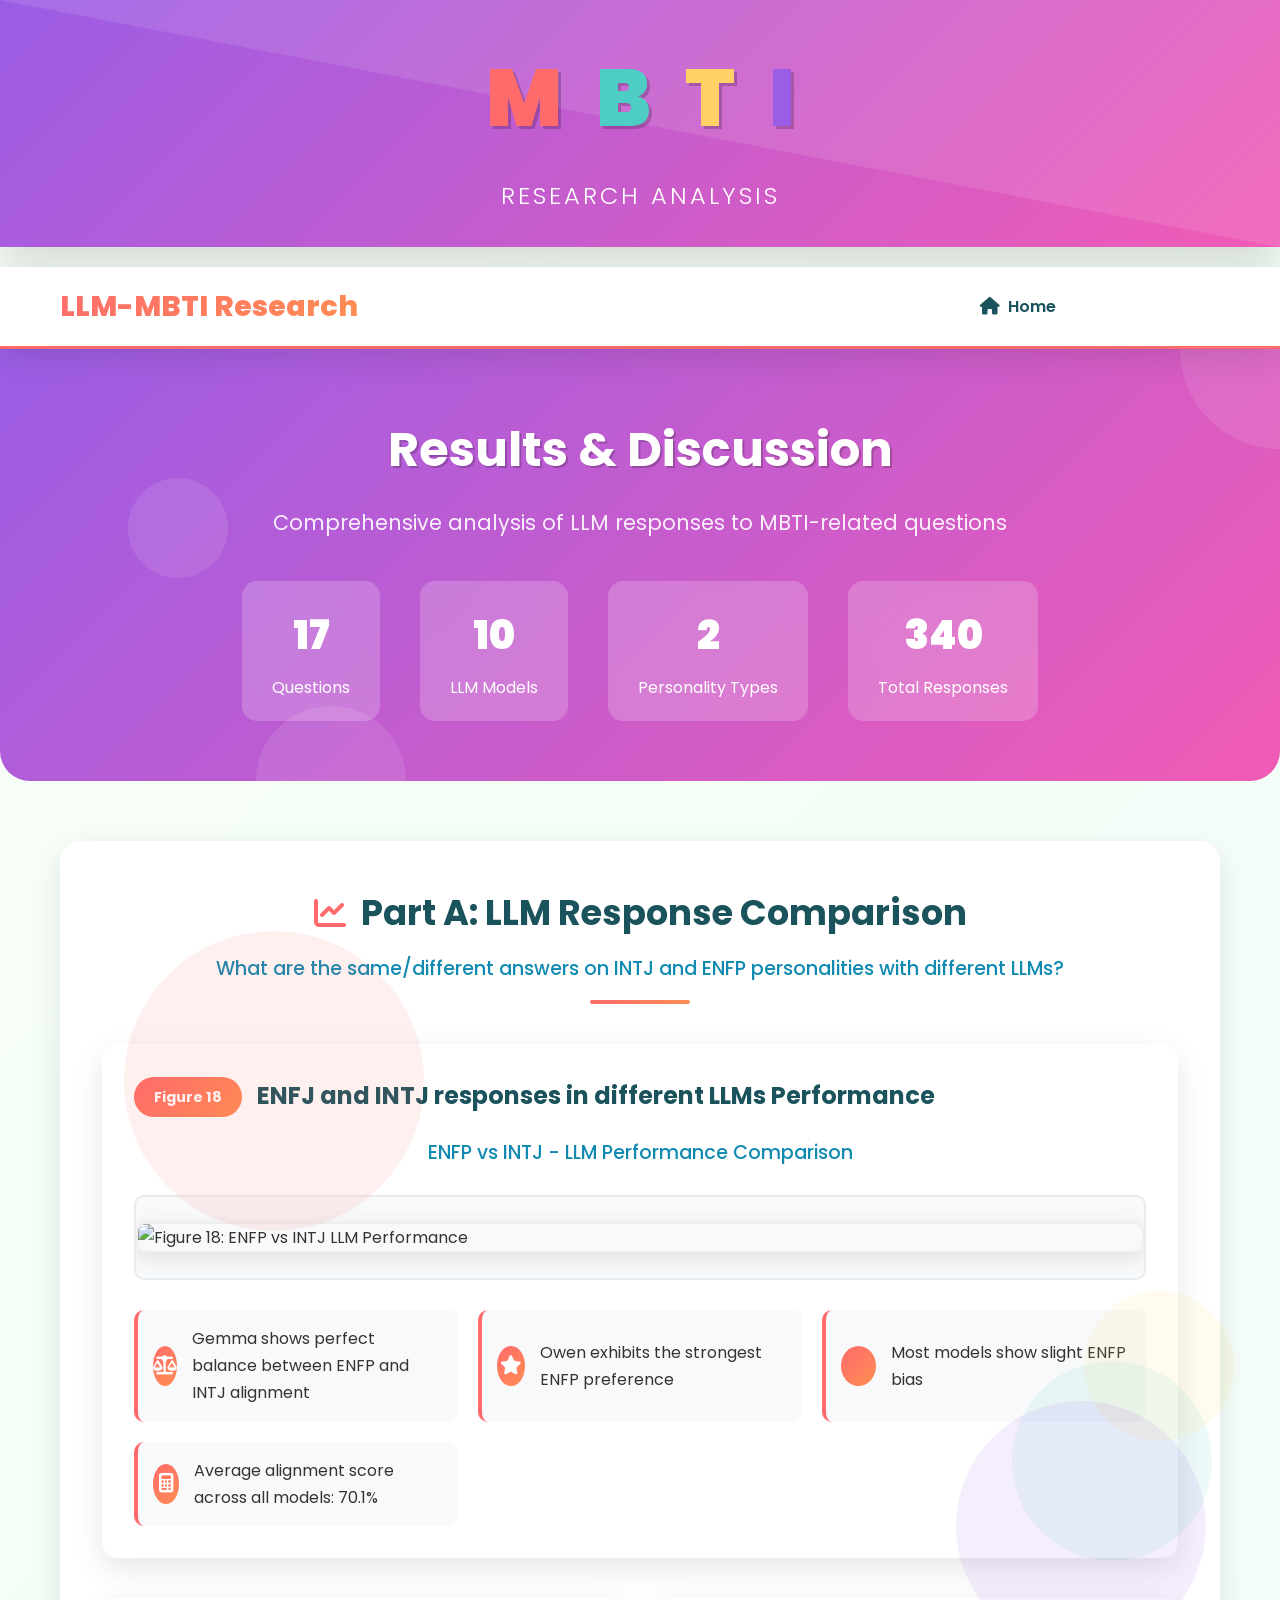
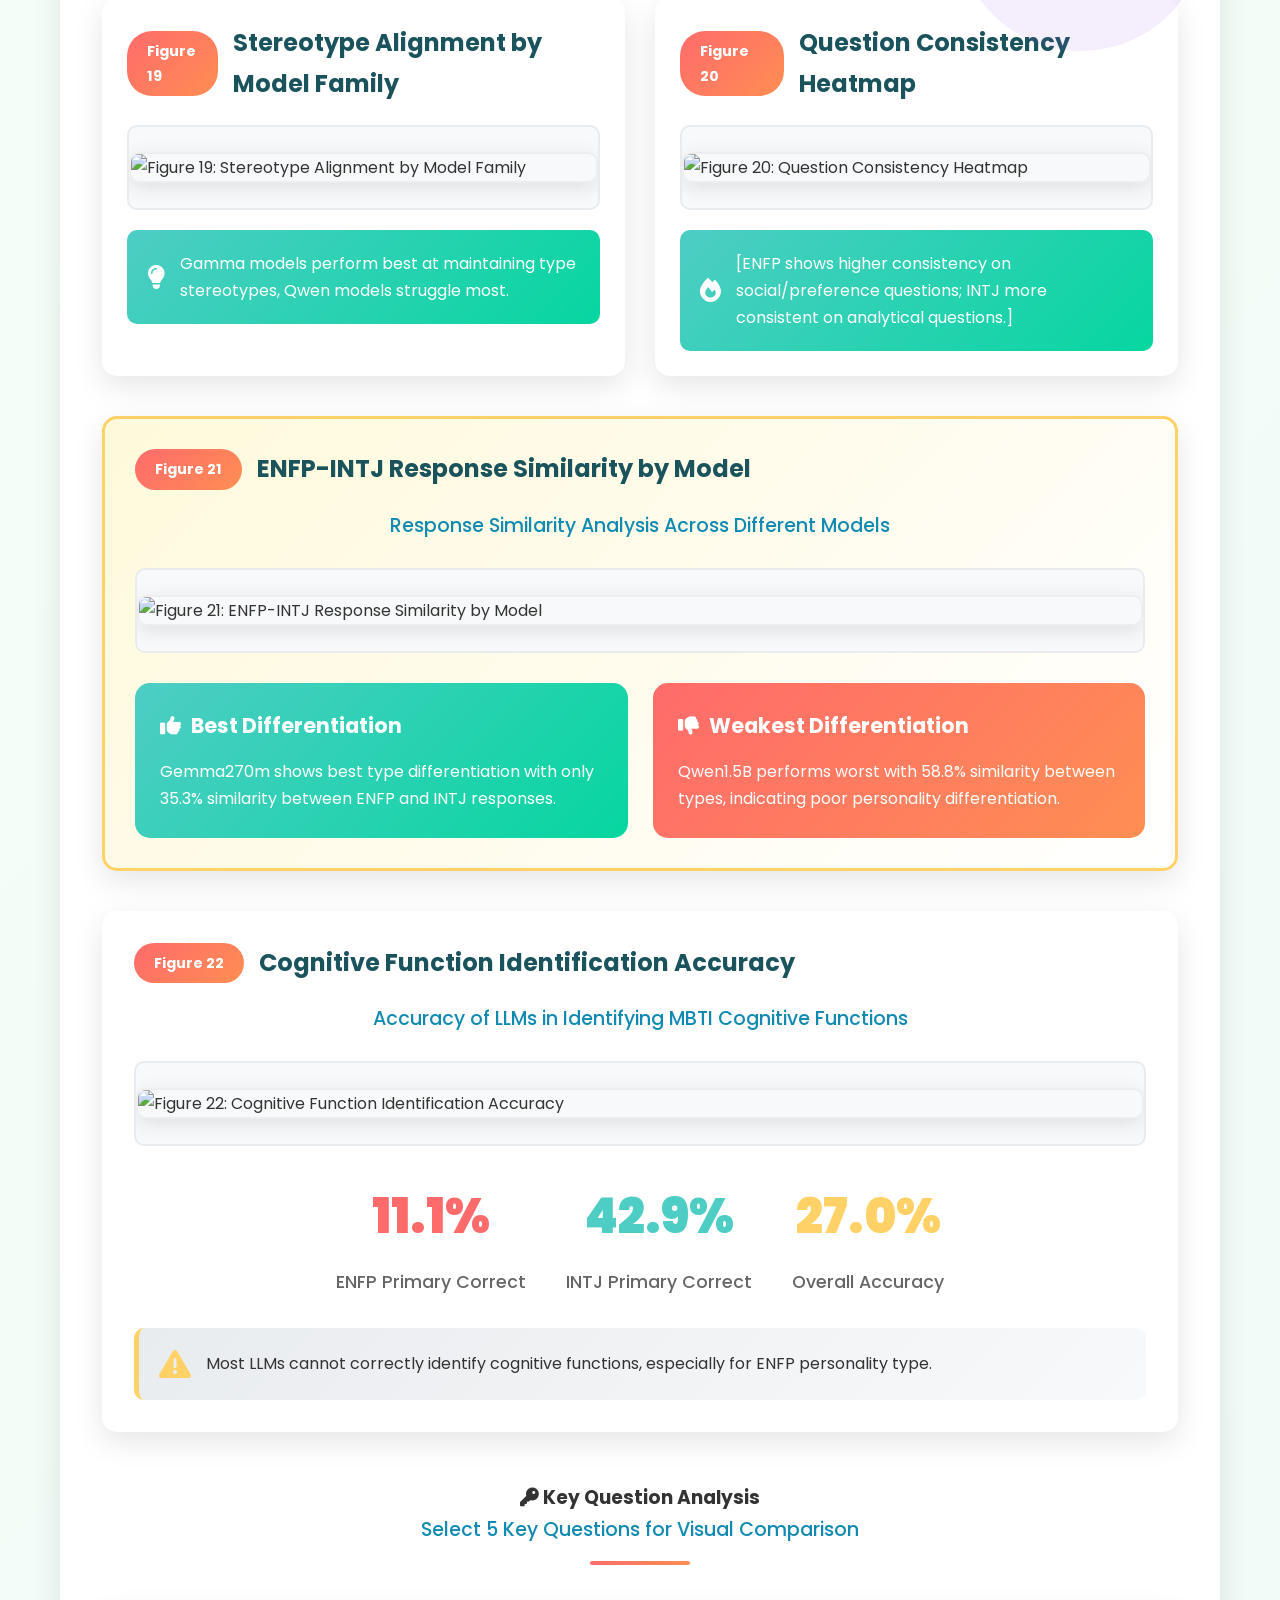
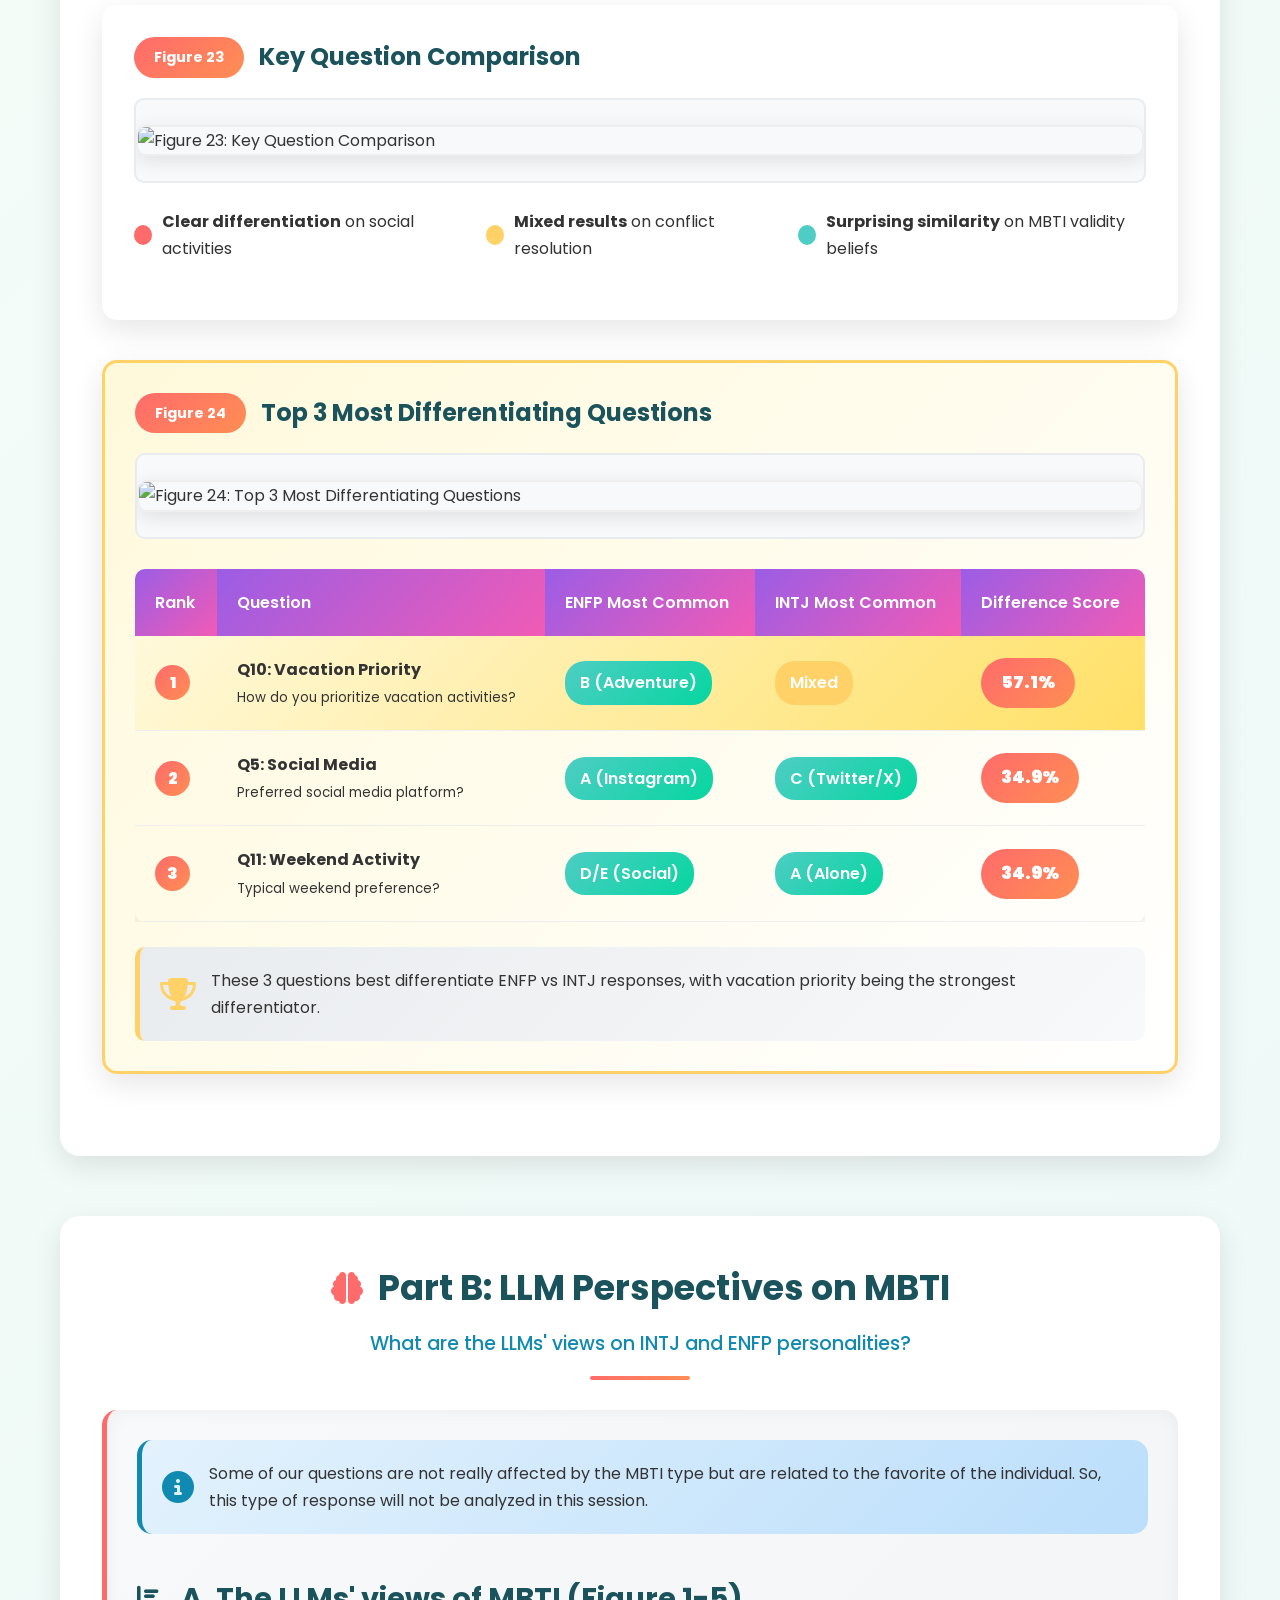
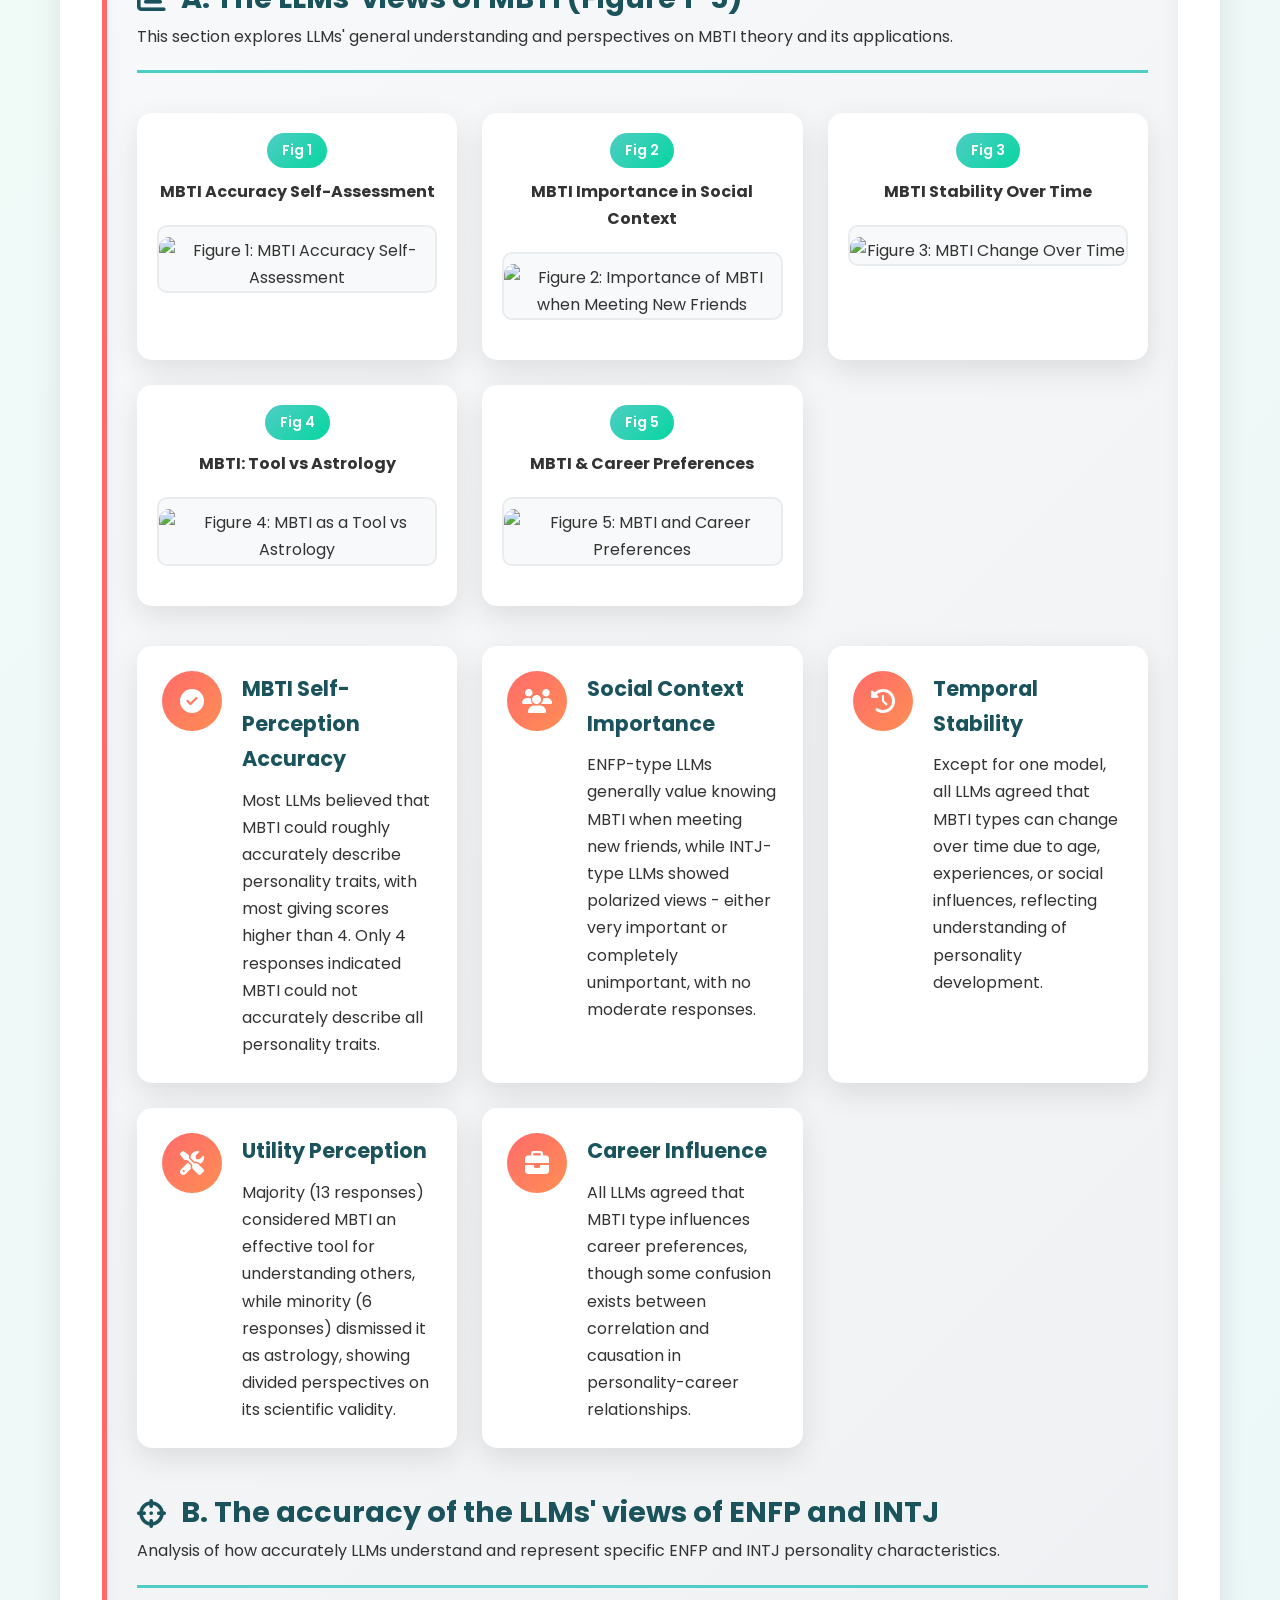
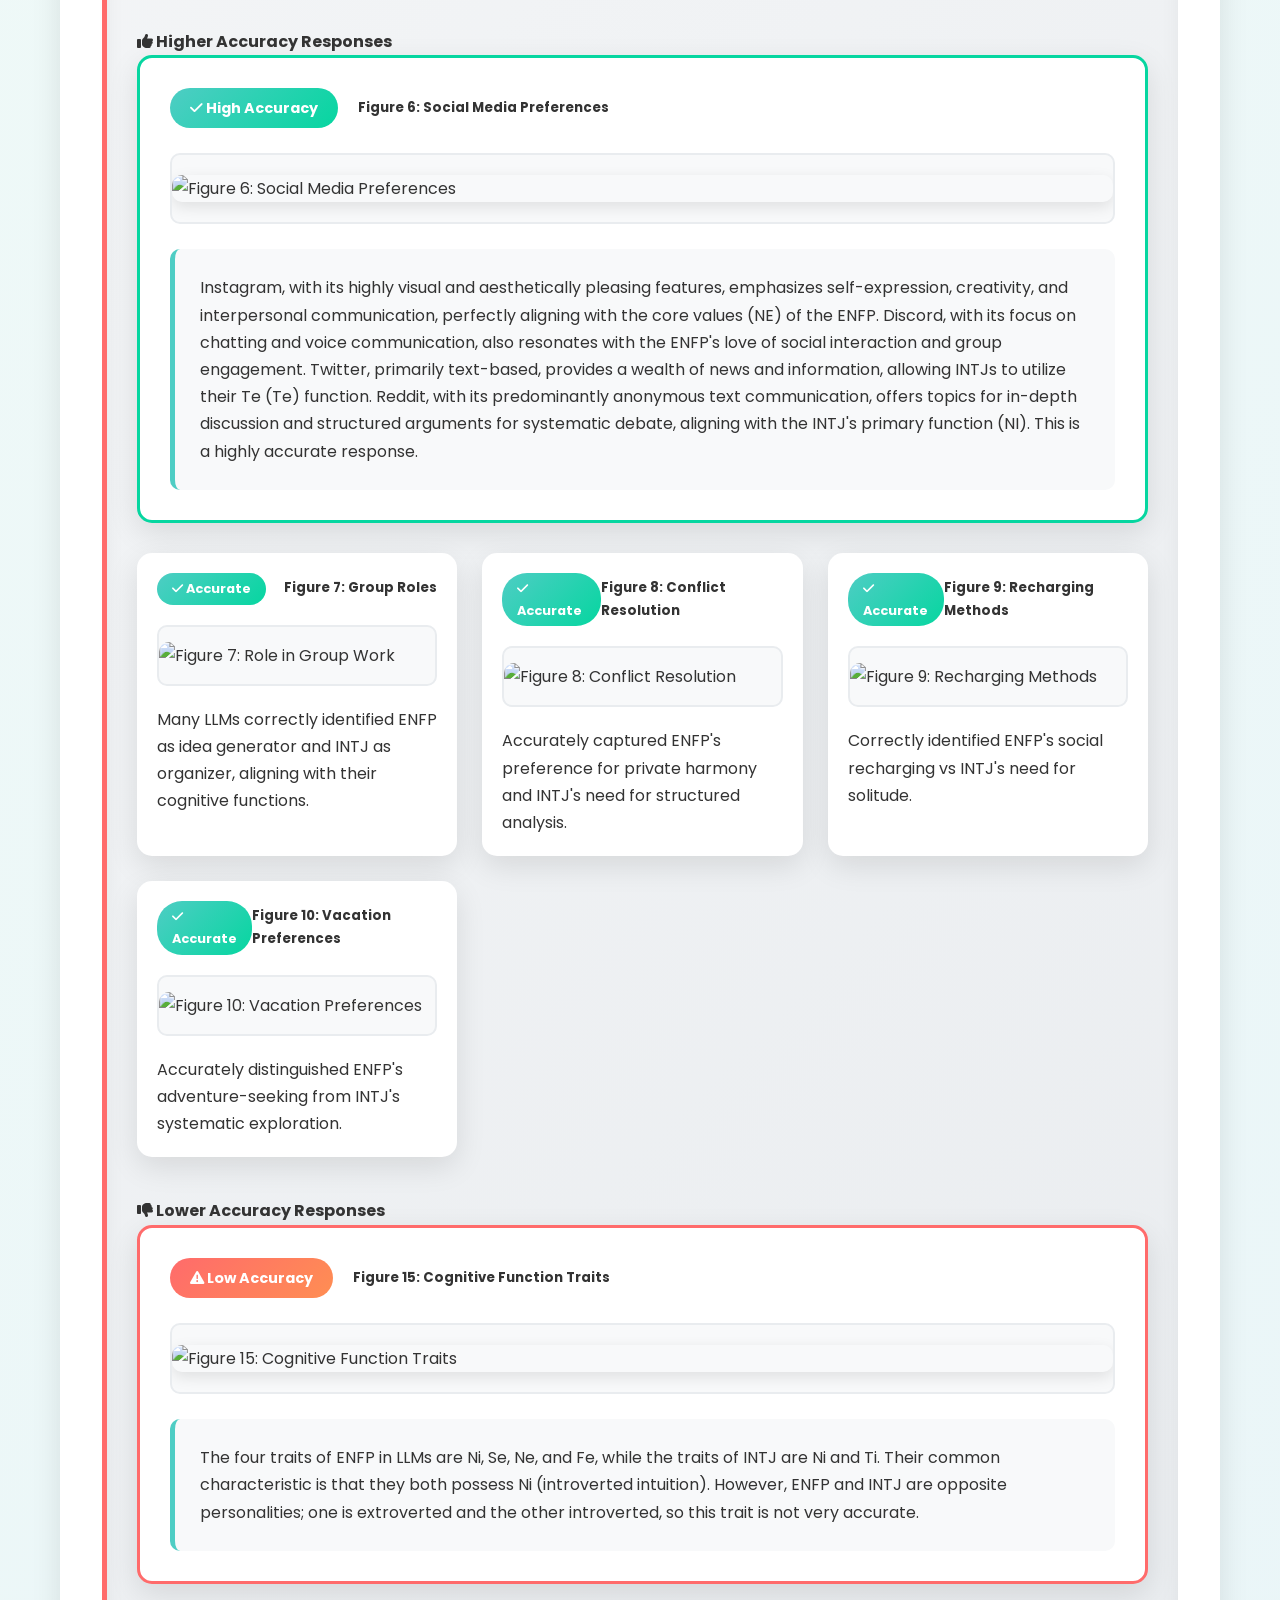
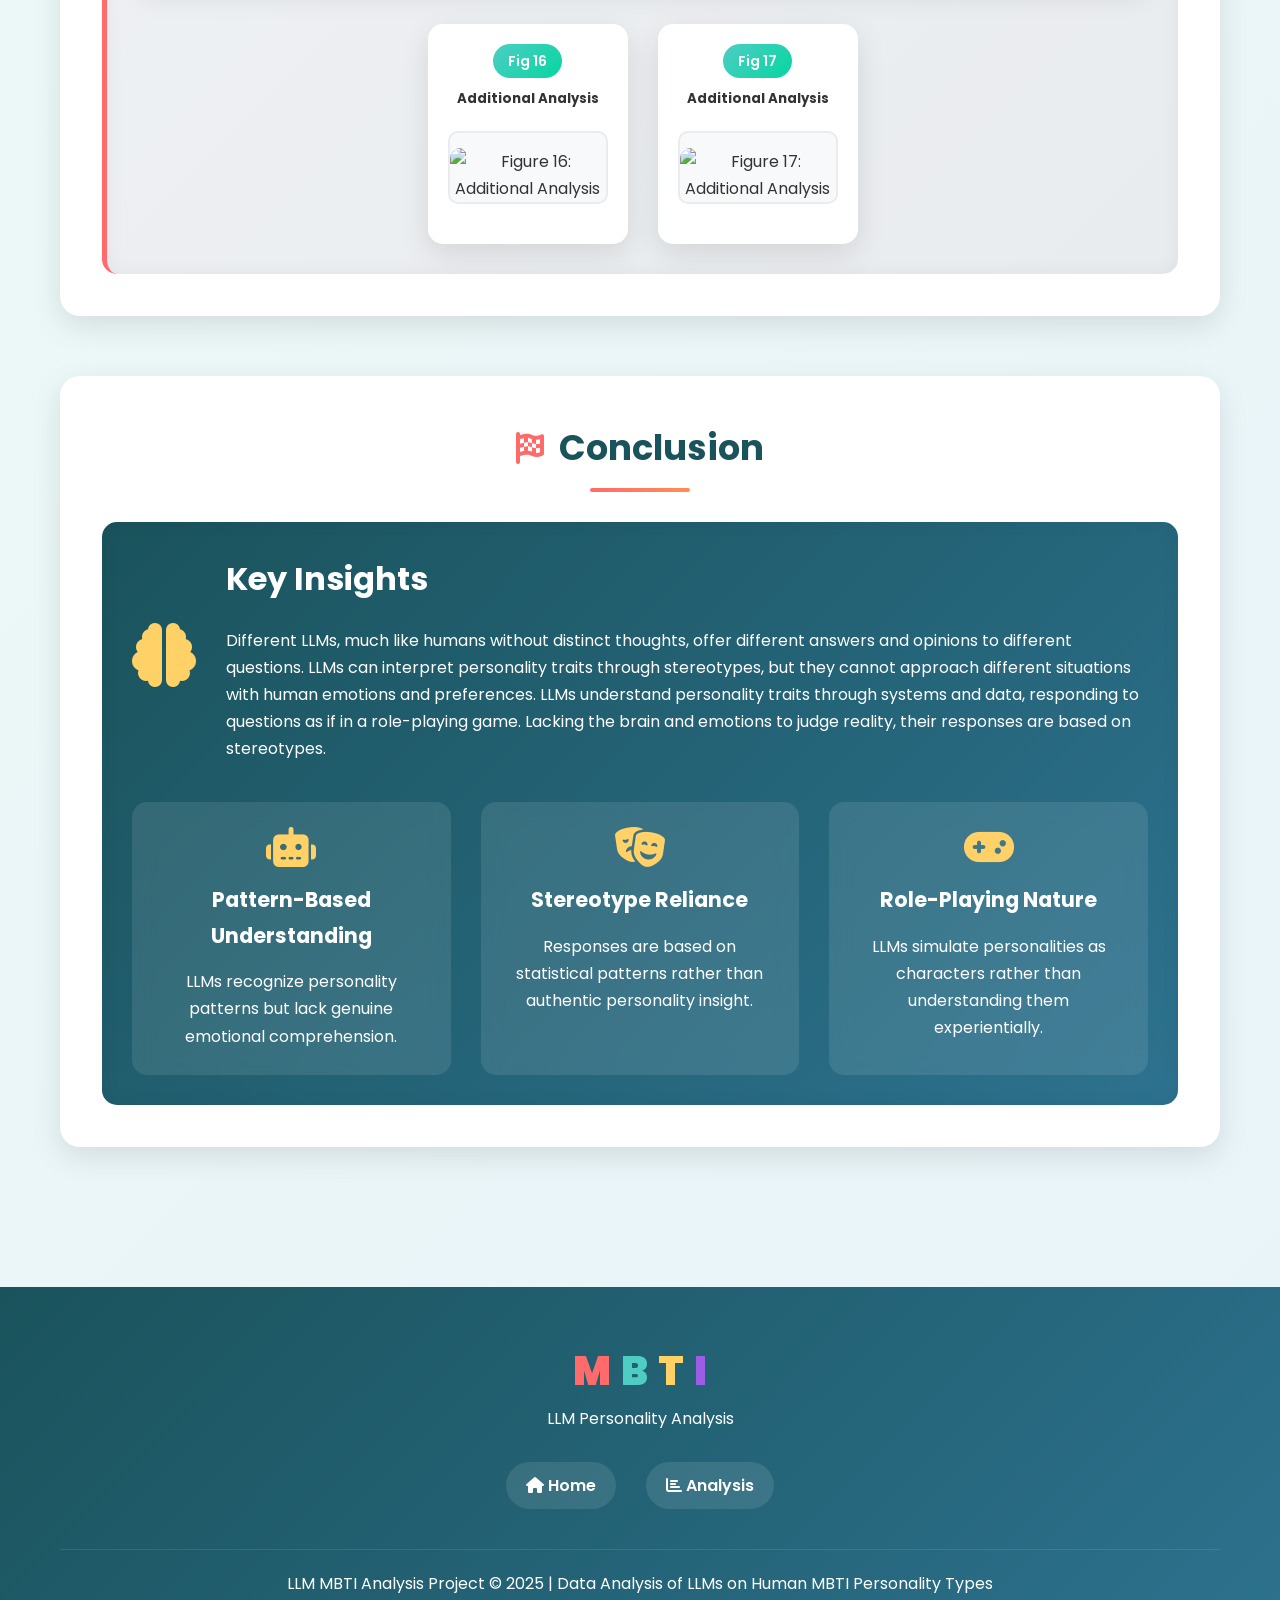
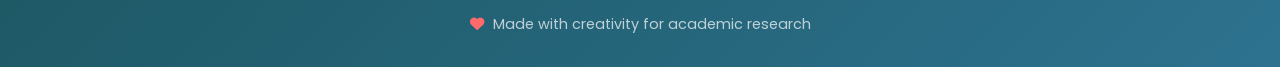
==== analysis.html @ adb7b2fc "Add files via upload Initial commit: Complete website" ====
<!-- analysis.html -->
<!DOCTYPE html>
<html lang="en">
<head>
    <meta charset="UTF-8">
    <meta name="viewport" content="width=device-width, initial-scale=1.0">
    <title>LLM MBTI Analysis - Results</title>
    <link rel="stylesheet" href="styles.css">
    <link rel="stylesheet" href="https://cdnjs.cloudflare.com/ajax/libs/font-awesome/6.4.0/css/all.min.css">
    <link href="https://fonts.googleapis.com/css2?family=Poppins:wght@300;400;600;700;800&family=Quicksand:wght@400;500;600&display=swap" rel="stylesheet">
</head>
<body>
    <!-- MBTI Big Heading -->
    <div class="mbti-header">
        <div class="mbti-container">
            <div class="mbti-letter">M</div>
            <div class="mbti-letter">B</div>
            <div class="mbti-letter">T</div>
            <div class="mbti-letter">I</div>
            <div class="mbti-subtitle">Research Analysis</div>
        </div>
    </div>

    <nav class="navbar">
        <div class="nav-container">
            <a href="index.html" class="logo">LLM-MBTI Research</a>
            <ul class="nav-menu">
                <li><a href="index.html"><i class="fas fa-home"></i> Home</a></li>
                <li><a href="analysis.html" class="active"><i class="fas fa-chart-bar"></i> Analysis</a></li>
            </ul>
            <div class="nav-toggle">
                <i class="fas fa-bars"></i>
            </div>
        </div>
    </nav>

    <div class="analysis-hero">
        <div class="hero-content">
            <h1>Results & Discussion</h1>
            <p>Comprehensive analysis of LLM responses to MBTI-related questions</p>
            <div class="hero-stats">
                <div class="stat">
                    <div class="stat-number">17</div>
                    <div class="stat-label">Questions</div>
                </div>
                <div class="stat">
                    <div class="stat-number">10</div>
                    <div class="stat-label">LLM Models</div>
                </div>
                <div class="stat">
                    <div class="stat-number">2</div>
                    <div class="stat-label">Personality Types</div>
                </div>
                <div class="stat">
                    <div class="stat-number">340</div>
                    <div class="stat-label">Total Responses</div>
                </div>
            </div>
        </div>
        <div class="hero-graphic">
            <div class="graphic-circle circle1"></div>
            <div class="graphic-circle circle2"></div>
            <div class="graphic-circle circle3"></div>
        </div>
    </div>

    <main class="container">
        <div class="floating-shapes">
            <div class="shape shape1"></div>
            <div class="shape shape2"></div>
            <div class="shape shape3"></div>
            <div class="shape shape4"></div>
        </div>

        <section class="section part-a-section">
            <div class="section-header">
                <h2><i class="fas fa-chart-line"></i> Part A: LLM Response Comparison</h2>
                <div class="section-subtitle">What are the same/different answers on INTJ and ENFP personalities with different LLMs?</div>
                <div class="section-underline"></div>
            </div>
            
            <div class="figure-container">
                <div class="figure-header">
                    <div class="figure-badge">Figure 18</div>
                    <h3 class="figure-title">ENFJ and INTJ responses in different LLMs Performance</h3>
                </div>
                <div class="figure-subtitle">ENFP vs INTJ - LLM Performance Comparison</div>
                <div class="zoomable-image-container">
                    <img src="images/figure18.png" alt="Figure 18: ENFP vs INTJ LLM Performance" class="figure-image zoomable">
                    <div class="zoom-controls">
                        <button class="zoom-btn zoom-in" title="Zoom In">
                            <i class="fas fa-search-plus"></i>
                        </button>
                        <button class="zoom-btn zoom-out" title="Zoom Out">
                            <i class="fas fa-search-minus"></i>
                        </button>
                        <button class="zoom-btn reset" title="Reset Zoom">
                            <i class="fas fa-sync-alt"></i>
                        </button>
                    </div>
                </div>
                <div class="figure-analysis">
                    <div class="analysis-point">
                        <div class="point-icon"><i class="fas fa-balance-scale"></i></div>
                        <div class="point-text">Gemma shows perfect balance between ENFP and INTJ alignment</div>
                    </div>
                    <div class="analysis-point">
                        <div class="point-icon"><i class="fas fa-star"></i></div>
                        <div class="point-text">Owen exhibits the strongest ENFP preference</div>
                    </div>
                    <div class="analysis-point">
                        <div class="point-icon"><i class="fas fa-trend-up"></i></div>
                        <div class="point-text">Most models show slight ENFP bias</div>
                    </div>
                    <div class="analysis-point">
                        <div class="point-icon"><i class="fas fa-calculator"></i></div>
                        <div class="point-text">Average alignment score across all models: 70.1%</div>
                    </div>
                </div>
            </div>

            <div class="figure-grid">
                <div class="figure-card">
                    <div class="figure-header">
                        <div class="figure-badge">Figure 19</div>
                        <h3 class="figure-title">Stereotype Alignment by Model Family</h3>
                    </div>
                    <div class="zoomable-image-container">
                        <img src="images/figure19.png" alt="Figure 19: Stereotype Alignment by Model Family" class="figure-image zoomable">
                        <div class="zoom-controls">
                            <button class="zoom-btn zoom-in" title="Zoom In">
                                <i class="fas fa-search-plus"></i>
                            </button>
                            <button class="zoom-btn zoom-out" title="Zoom Out">
                                <i class="fas fa-search-minus"></i>
                            </button>
                            <button class="zoom-btn reset" title="Reset Zoom">
                                <i class="fas fa-sync-alt"></i>
                            </button>
                        </div>
                    </div>
                    <div class="figure-insight">
                        <i class="fas fa-lightbulb"></i>
                        <p>Gamma models perform best at maintaining type stereotypes, Qwen models struggle most.</p>
                    </div>
                </div>

                <div class="figure-card">
                    <div class="figure-header">
                        <div class="figure-badge">Figure 20</div>
                        <h3 class="figure-title">Question Consistency Heatmap</h3>
                    </div>
                    <div class="zoomable-image-container">
                        <img src="images/figure20.png" alt="Figure 20: Question Consistency Heatmap" class="figure-image zoomable">
                        <div class="zoom-controls">
                            <button class="zoom-btn zoom-in" title="Zoom In">
                                <i class="fas fa-search-plus"></i>
                            </button>
                            <button class="zoom-btn zoom-out" title="Zoom Out">
                                <i class="fas fa-search-minus"></i>
                            </button>
                            <button class="zoom-btn reset" title="Reset Zoom">
                                <i class="fas fa-sync-alt"></i>
                            </button>
                        </div>
                    </div>
                    <div class="figure-insight">
                        <i class="fas fa-fire"></i>
                        <p>[ENFP shows higher consistency on social/preference questions; INTJ more consistent on analytical questions.]</p>
                    </div>
                </div>
            </div>

            <div class="figure-container highlight-figure">
                <div class="figure-header">
                    <div class="figure-badge">Figure 21</div>
                    <h3 class="figure-title">ENFP-INTJ Response Similarity by Model</h3>
                </div>
                <div class="figure-subtitle">Response Similarity Analysis Across Different Models</div>
                <div class="zoomable-image-container">
                    <img src="images/figure21.png" alt="Figure 21: ENFP-INTJ Response Similarity by Model" class="figure-image zoomable">
                    <div class="zoom-controls">
                        <button class="zoom-btn zoom-in" title="Zoom In">
                            <i class="fas fa-search-plus"></i>
                        </button>
                        <button class="zoom-btn zoom-out" title="Zoom Out">
                            <i class="fas fa-search-minus"></i>
                        </button>
                        <button class="zoom-btn reset" title="Reset Zoom">
                            <i class="fas fa-sync-alt"></i>
                        </button>
                    </div>
                </div>
                <div class="similarity-insights">
                    <div class="insight-card insight-good">
                        <h4><i class="fas fa-thumbs-up"></i> Best Differentiation</h4>
                        <p>Gemma270m shows best type differentiation with only 35.3% similarity between ENFP and INTJ responses.</p>
                    </div>
                    <div class="insight-card insight-bad">
                        <h4><i class="fas fa-thumbs-down"></i> Weakest Differentiation</h4>
                        <p>Qwen1.5B performs worst with 58.8% similarity between types, indicating poor personality differentiation.</p>
                    </div>
                </div>
            </div>

            <div class="figure-container">
                <div class="figure-header">
                    <div class="figure-badge">Figure 22</div>
                    <h3 class="figure-title">Cognitive Function Identification Accuracy</h3>
                </div>
                <div class="figure-subtitle">Accuracy of LLMs in Identifying MBTI Cognitive Functions</div>
                <div class="zoomable-image-container">
                    <img src="images/figure22.png" alt="Figure 22: Cognitive Function Identification Accuracy" class="figure-image zoomable">
                    <div class="zoom-controls">
                        <button class="zoom-btn zoom-in" title="Zoom In">
                            <i class="fas fa-search-plus"></i>
                        </button>
                        <button class="zoom-btn zoom-out" title="Zoom Out">
                            <i class="fas fa-search-minus"></i>
                        </button>
                        <button class="zoom-btn reset" title="Reset Zoom">
                            <i class="fas fa-sync-alt"></i>
                        </button>
                    </div>
                </div>
                <div class="accuracy-breakdown">
                    <div class="accuracy-metric">
                        <div class="metric-value" style="color: #ff6b6b;">11.1%</div>
                        <div class="metric-label">ENFP Primary Correct</div>
                    </div>
                    <div class="accuracy-metric">
                        <div class="metric-value" style="color: #4ecdc4;">42.9%</div>
                        <div class="metric-label">INTJ Primary Correct</div>
                    </div>
                    <div class="accuracy-metric">
                        <div class="metric-value" style="color: #ffd166;">27.0%</div>
                        <div class="metric-label">Overall Accuracy</div>
                    </div>
                </div>
                <div class="figure-conclusion">
                    <i class="fas fa-exclamation-triangle"></i>
                    <p>Most LLMs cannot correctly identify cognitive functions, especially for ENFP personality type.</p>
                </div>
            </div>

            <div class="key-questions">
                <div class="section-header">
                    <h3><i class="fas fa-key"></i> Key Question Analysis</h3>
                    <div class="section-subtitle">Select 5 Key Questions for Visual Comparison</div>
                    <div class="section-underline"></div>
                </div>

                <div class="figure-container">
                    <div class="figure-header">
                        <div class="figure-badge">Figure 23</div>
                        <h3 class="figure-title">Key Question Comparison</h3>
                    </div>
                    <div class="zoomable-image-container">
                        <img src="images/figure23.png" alt="Figure 23: Key Question Comparison" class="figure-image zoomable">
                        <div class="zoom-controls">
                            <button class="zoom-btn zoom-in" title="Zoom In">
                                <i class="fas fa-search-plus"></i>
                            </button>
                            <button class="zoom-btn zoom-out" title="Zoom Out">
                                <i class="fas fa-search-minus"></i>
                            </button>
                            <button class="zoom-btn reset" title="Reset Zoom">
                                <i class="fas fa-sync-alt"></i>
                            </button>
                        </div>
                    </div>
                    <div class="comparison-notes">
                        <div class="note-item">
                            <div class="note-color social"></div>
                            <p><strong>Clear differentiation</strong> on social activities</p>
                        </div>
                        <div class="note-item">
                            <div class="note-color mixed"></div>
                            <p><strong>Mixed results</strong> on conflict resolution</p>
                        </div>
                        <div class="note-item">
                            <div class="note-color similar"></div>
                            <p><strong>Surprising similarity</strong> on MBTI validity beliefs</p>
                        </div>
                    </div>
                </div>

                <div class="figure-container highlight-figure">
                    <div class="figure-header">
                        <div class="figure-badge">Figure 24</div>
                        <h3 class="figure-title">Top 3 Most Differentiating Questions</h3>
                    </div>
                    <div class="zoomable-image-container">
                        <img src="images/figure24.png" alt="Figure 24: Top 3 Most Differentiating Questions" class="figure-image zoomable">
                        <div class="zoom-controls">
                            <button class="zoom-btn zoom-in" title="Zoom In">
                                <i class="fas fa-search-plus"></i>
                            </button>
                            <button class="zoom-btn zoom-out" title="Zoom Out">
                                <i class="fas fa-search-minus"></i>
                            </button>
                            <button class="zoom-btn reset" title="Reset Zoom">
                                <i class="fas fa-sync-alt"></i>
                            </button>
                        </div>
                    </div>
                    
                    <div class="differentiating-table">
                        <table class="diff-table">
                            <thead>
                                <tr>
                                    <th>Rank</th>
                                    <th>Question</th>
                                    <th>ENFP Most Common</th>
                                    <th>INTJ Most Common</th>
                                    <th>Difference Score</th>
                                </tr>
                            </thead>
                            <tbody>
                                <tr class="top-diff">
                                    <td><span class="rank-badge">1</span></td>
                                    <td><strong>Q10: Vacation Priority</strong><br><small>How do you prioritize vacation activities?</small></td>
                                    <td><span class="answer-badge">B (Adventure)</span></td>
                                    <td><span class="answer-badge mixed">Mixed</span></td>
                                    <td><span class="score-badge">57.1%</span></td>
                                </tr>
                                <tr>
                                    <td><span class="rank-badge">2</span></td>
                                    <td><strong>Q5: Social Media</strong><br><small>Preferred social media platform?</small></td>
                                    <td><span class="answer-badge">A (Instagram)</span></td>
                                    <td><span class="answer-badge">C (Twitter/X)</span></td>
                                    <td><span class="score-badge">34.9%</span></td>
                                </tr>
                                <tr>
                                    <td><span class="rank-badge">3</span></td>
                                    <td><strong>Q11: Weekend Activity</strong><br><small>Typical weekend preference?</small></td>
                                    <td><span class="answer-badge">D/E (Social)</span></td>
                                    <td><span class="answer-badge">A (Alone)</span></td>
                                    <td><span class="score-badge">34.9%</span></td>
                                </tr>
                            </tbody>
                        </table>
                    </div>
                    <div class="figure-conclusion">
                        <i class="fas fa-trophy"></i>
                        <p>These 3 questions best differentiate ENFP vs INTJ responses, with vacation priority being the strongest differentiator.</p>
                    </div>
                </div>
            </div>
        </section>

        <section class="section part-b-section">
            <div class="section-header">
                <h2><i class="fas fa-brain"></i> Part B: LLM Perspectives on MBTI</h2>
                <div class="section-subtitle">What are the LLMs' views on INTJ and ENFP personalities?</div>
                <div class="section-underline"></div>
            </div>
            
            <div class="content-box">
                <div class="note-box">
                    <i class="fas fa-info-circle"></i>
                    <p>Some of our questions are not really affected by the MBTI type but are related to the favorite of the individual. So, this type of response will not be analyzed in this session.</p>
                </div>
                
                <div class="subsection">
                    <h3><i class="fas fa-chart-bar"></i> A. The LLMs' views of MBTI (Figure 1-5)</h3>
                    <p>This section explores LLMs' general understanding and perspectives on MBTI theory and its applications.</p>
                </div>

                <div class="figure-gallery">
                    <div class="gallery-item">
                        <div class="figure-mini-header">
                            <div class="figure-mini-badge">Fig 1</div>
                            <h4>MBTI Accuracy Self-Assessment</h4>
                        </div>
                        <div class="zoomable-image-container">
                            <img src="images/figure1.png" alt="Figure 1: MBTI Accuracy Self-Assessment" class="gallery-image zoomable">
                            <div class="zoom-controls mini-controls">
                                <button class="zoom-btn zoom-in" title="Zoom In">
                                    <i class="fas fa-search-plus"></i>
                                </button>
                            </div>
                        </div>
                    </div>
                    <div class="gallery-item">
                        <div class="figure-mini-header">
                            <div class="figure-mini-badge">Fig 2</div>
                            <h4>MBTI Importance in Social Context</h4>
                        </div>
                        <div class="zoomable-image-container">
                            <img src="images/figure2.png" alt="Figure 2: Importance of MBTI when Meeting New Friends" class="gallery-image zoomable">
                            <div class="zoom-controls mini-controls">
                                <button class="zoom-btn zoom-in" title="Zoom In">
                                    <i class="fas fa-search-plus"></i>
                                </button>
                            </div>
                        </div>
                    </div>
                    <div class="gallery-item">
                        <div class="figure-mini-header">
                            <div class="figure-mini-badge">Fig 3</div>
                            <h4>MBTI Stability Over Time</h4>
                        </div>
                        <div class="zoomable-image-container">
                            <img src="images/figure3.png" alt="Figure 3: MBTI Change Over Time" class="gallery-image zoomable">
                            <div class="zoom-controls mini-controls">
                                <button class="zoom-btn zoom-in" title="Zoom In">
                                    <i class="fas fa-search-plus"></i>
                                </button>
                            </div>
                        </div>
                    </div>
                    <div class="gallery-item">
                        <div class="figure-mini-header">
                            <div class="figure-mini-badge">Fig 4</div>
                            <h4>MBTI: Tool vs Astrology</h4>
                        </div>
                        <div class="zoomable-image-container">
                            <img src="images/figure4.png" alt="Figure 4: MBTI as a Tool vs Astrology" class="gallery-image zoomable">
                            <div class="zoom-controls mini-controls">
                                <button class="zoom-btn zoom-in" title="Zoom In">
                                    <i class="fas fa-search-plus"></i>
                                </button>
                            </div>
                        </div>
                    </div>
                    <div class="gallery-item">
                        <div class="figure-mini-header">
                            <div class="figure-mini-badge">Fig 5</div>
                            <h4>MBTI & Career Preferences</h4>
                        </div>
                        <div class="zoomable-image-container">
                            <img src="images/figure5.png" alt="Figure 5: MBTI and Career Preferences" class="gallery-image zoomable">
                            <div class="zoom-controls mini-controls">
                                <button class="zoom-btn zoom-in" title="Zoom In">
                                    <i class="fas fa-search-plus"></i>
                                </button>
                            </div>
                        </div>
                    </div>
                </div>

                <div class="analysis-points">
                    <div class="analysis-card">
                        <div class="analysis-icon"><i class="fas fa-check-circle"></i></div>
                        <div class="analysis-content">
                            <h4>MBTI Self-Perception Accuracy</h4>
                            <p>Most LLMs believed that MBTI could roughly accurately describe personality traits, with most giving scores higher than 4. Only 4 responses indicated MBTI could not accurately describe all personality traits.</p>
                        </div>
                    </div>
                    <div class="analysis-card">
                        <div class="analysis-icon"><i class="fas fa-users"></i></div>
                        <div class="analysis-content">
                            <h4>Social Context Importance</h4>
                            <p>ENFP-type LLMs generally value knowing MBTI when meeting new friends, while INTJ-type LLMs showed polarized views - either very important or completely unimportant, with no moderate responses.</p>
                        </div>
                    </div>
                    <div class="analysis-card">
                        <div class="analysis-icon"><i class="fas fa-history"></i></div>
                        <div class="analysis-content">
                            <h4>Temporal Stability</h4>
                            <p>Except for one model, all LLMs agreed that MBTI types can change over time due to age, experiences, or social influences, reflecting understanding of personality development.</p>
                        </div>
                    </div>
                    <div class="analysis-card">
                        <div class="analysis-icon"><i class="fas fa-tools"></i></div>
                        <div class="analysis-content">
                            <h4>Utility Perception</h4>
                            <p>Majority (13 responses) considered MBTI an effective tool for understanding others, while minority (6 responses) dismissed it as astrology, showing divided perspectives on its scientific validity.</p>
                        </div>
                    </div>
                    <div class="analysis-card">
                        <div class="analysis-icon"><i class="fas fa-briefcase"></i></div>
                        <div class="analysis-content">
                            <h4>Career Influence</h4>
                            <p>All LLMs agreed that MBTI type influences career preferences, though some confusion exists between correlation and causation in personality-career relationships.</p>
                        </div>
                    </div>
                </div>

                <div class="subsection">
                    <h3><i class="fas fa-crosshairs"></i> B. The accuracy of the LLMs' views of ENFP and INTJ</h3>
                    <p>Analysis of how accurately LLMs understand and represent specific ENFP and INTJ personality characteristics.</p>
                </div>

                <div class="accuracy-analysis">
                    <div class="accuracy-section">
                        <h4><i class="fas fa-thumbs-up"></i> Higher Accuracy Responses</h4>
                        
                        <div class="accuracy-item highlight">
                            <div class="accuracy-header">
                                <div class="accuracy-badge"><i class="fas fa-check"></i> High Accuracy</div>
                                <h5>Figure 6: Social Media Preferences</h5>
                            </div>
                            <div class="zoomable-image-container">
                                <img src="images/figure6.png" alt="Figure 6: Social Media Preferences" class="accuracy-image zoomable">
                                <div class="zoom-controls">
                                    <button class="zoom-btn zoom-in" title="Zoom In">
                                        <i class="fas fa-search-plus"></i>
                                    </button>
                                    <button class="zoom-btn zoom-out" title="Zoom Out">
                                        <i class="fas fa-search-minus"></i>
                                    </button>
                                    <button class="zoom-btn reset" title="Reset Zoom">
                                        <i class="fas fa-sync-alt"></i>
                                    </button>
                                </div>
                            </div>
                            <div class="accuracy-explanation">
                                <p>Instagram, with its highly visual and aesthetically pleasing features, emphasizes self-expression, creativity, and interpersonal communication, perfectly aligning with the core values (NE) of the ENFP. Discord, with its focus on chatting and voice communication, also resonates with the ENFP's love of social interaction and group engagement. Twitter, primarily text-based, provides a wealth of news and information, allowing INTJs to utilize their Te (Te) function. Reddit, with its predominantly anonymous text communication, offers topics for in-depth discussion and structured arguments for systematic debate, aligning with the INTJ's primary function (NI). This is a highly accurate response.</p>
                            </div>
                        </div>

                        <div class="accuracy-grid">
                            <div class="accuracy-card">
                                <div class="accuracy-card-header">
                                    <div class="accuracy-badge small"><i class="fas fa-check"></i> Accurate</div>
                                    <h5>Figure 7: Group Roles</h5>
                                </div>
                                <div class="zoomable-image-container">
                                    <img src="images/figure7.png" alt="Figure 7: Role in Group Work" class="accuracy-card-image zoomable">
                                    <div class="zoom-controls mini-controls">
                                        <button class="zoom-btn zoom-in" title="Zoom In">
                                            <i class="fas fa-search-plus"></i>
                                        </button>
                                    </div>
                                </div>
                                <p>Many LLMs correctly identified ENFP as idea generator and INTJ as organizer, aligning with their cognitive functions.</p>
                            </div>
                            <div class="accuracy-card">
                                <div class="accuracy-card-header">
                                    <div class="accuracy-badge small"><i class="fas fa-check"></i> Accurate</div>
                                    <h5>Figure 8: Conflict Resolution</h5>
                                </div>
                                <div class="zoomable-image-container">
                                    <img src="images/figure8.png" alt="Figure 8: Conflict Resolution" class="accuracy-card-image zoomable">
                                    <div class="zoom-controls mini-controls">
                                        <button class="zoom-btn zoom-in" title="Zoom In">
                                            <i class="fas fa-search-plus"></i>
                                        </button>
                                    </div>
                                </div>
                                <p>Accurately captured ENFP's preference for private harmony and INTJ's need for structured analysis.</p>
                            </div>
                            <div class="accuracy-card">
                                <div class="accuracy-card-header">
                                    <div class="accuracy-badge small"><i class="fas fa-check"></i> Accurate</div>
                                    <h5>Figure 9: Recharging Methods</h5>
                                </div>
                                <div class="zoomable-image-container">
                                    <img src="images/figure9.png" alt="Figure 9: Recharging Methods" class="accuracy-card-image zoomable">
                                    <div class="zoom-controls mini-controls">
                                        <button class="zoom-btn zoom-in" title="Zoom In">
                                            <i class="fas fa-search-plus"></i>
                                        </button>
                                    </div>
                                </div>
                                <p>Correctly identified ENFP's social recharging vs INTJ's need for solitude.</p>
                            </div>
                            <div class="accuracy-card">
                                <div class="accuracy-card-header">
                                    <div class="accuracy-badge small"><i class="fas fa-check"></i> Accurate</div>
                                    <h5>Figure 10: Vacation Preferences</h5>
                                </div>
                                <div class="zoomable-image-container">
                                    <img src="images/figure10.png" alt="Figure 10: Vacation Preferences" class="accuracy-card-image zoomable">
                                    <div class="zoom-controls mini-controls">
                                        <button class="zoom-btn zoom-in" title="Zoom In">
                                            <i class="fas fa-search-plus"></i>
                                        </button>
                                    </div>
                                </div>
                                <p>Accurately distinguished ENFP's adventure-seeking from INTJ's systematic exploration.</p>
                            </div>
                        </div>
                    </div>

                    <div class="accuracy-section">
                        <h4><i class="fas fa-thumbs-down"></i> Lower Accuracy Responses</h4>
                        
                        <div class="accuracy-item warning">
                            <div class="accuracy-header">
                                <div class="accuracy-badge warning"><i class="fas fa-exclamation-triangle"></i> Low Accuracy</div>
                                <h5>Figure 15: Cognitive Function Traits</h5>
                            </div>
                            <div class="zoomable-image-container">
                                <img src="images/figure15.png" alt="Figure 15: Cognitive Function Traits" class="accuracy-image zoomable">
                                <div class="zoom-controls">
                                    <button class="zoom-btn zoom-in" title="Zoom In">
                                        <i class="fas fa-search-plus"></i>
                                    </button>
                                    <button class="zoom-btn zoom-out" title="Zoom Out">
                                        <i class="fas fa-search-minus"></i>
                                    </button>
                                    <button class="zoom-btn reset" title="Reset Zoom">
                                        <i class="fas fa-sync-alt"></i>
                                    </button>
                                </div>
                            </div>
                            <div class="accuracy-explanation">
                                <p>The four traits of ENFP in LLMs are Ni, Se, Ne, and Fe, while the traits of INTJ are Ni and Ti. Their common characteristic is that they both possess Ni (introverted intuition). However, ENFP and INTJ are opposite personalities; one is extroverted and the other introverted, so this trait is not very accurate.</p>
                            </div>
                        </div>
                    </div>

                    <!-- Figures 16-17 placeholder -->
                    <div class="additional-figures">
                        <div class="figure-mini">
                            <div class="figure-mini-header">
                                <div class="figure-mini-badge">Fig 16</div>
                                <h5>Additional Analysis</h5>
                            </div>
                            <div class="zoomable-image-container">
                                <img src="images/figure16.png" alt="Figure 16: Additional Analysis" class="mini-image zoomable">
                                <div class="zoom-controls mini-controls">
                                    <button class="zoom-btn zoom-in" title="Zoom In">
                                        <i class="fas fa-search-plus"></i>
                                    </button>
                                </div>
                            </div>
                        </div>
                        <div class="figure-mini">
                            <div class="figure-mini-header">
                                <div class="figure-mini-badge">Fig 17</div>
                                <h5>Additional Analysis</h5>
                            </div>
                            <div class="zoomable-image-container">
                                <img src="images/figure17.png" alt="Figure 17: Additional Analysis" class="mini-image zoomable">
                                <div class="zoom-controls mini-controls">
                                    <button class="zoom-btn zoom-in" title="Zoom In">
                                        <i class="fas fa-search-plus"></i>
                                    </button>
                                </div>
                            </div>
                        </div>
                    </div>
                </div>
            </div>
        </section>

        <section class="section conclusion-section">
            <div class="section-header">
                <h2><i class="fas fa-flag-checkered"></i> Conclusion</h2>
                <div class="section-underline"></div>
            </div>
            <div class="content-box conclusion-box">
                <div class="conclusion-main">
                    <div class="conclusion-icon">
                        <i class="fas fa-brain"></i>
                    </div>
                    <div class="conclusion-content">
                        <h3>Key Insights</h3>
                        <p>Different LLMs, much like humans without distinct thoughts, offer different answers and opinions to different questions. LLMs can interpret personality traits through stereotypes, but they cannot approach different situations with human emotions and preferences. LLMs understand personality traits through systems and data, responding to questions as if in a role-playing game. Lacking the brain and emotions to judge reality, their responses are based on stereotypes.</p>
                    </div>
                </div>
                <div class="conclusion-points">
                    <div class="conclusion-point">
                        <i class="fas fa-robot"></i>
                        <h4>Pattern-Based Understanding</h4>
                        <p>LLMs recognize personality patterns but lack genuine emotional comprehension.</p>
                    </div>
                    <div class="conclusion-point">
                        <i class="fas fa-theater-masks"></i>
                        <h4>Stereotype Reliance</h4>
                        <p>Responses are based on statistical patterns rather than authentic personality insight.</p>
                    </div>
                    <div class="conclusion-point">
                        <i class="fas fa-gamepad"></i>
                        <h4>Role-Playing Nature</h4>
                        <p>LLMs simulate personalities as characters rather than understanding them experientially.</p>
                    </div>
                </div>
            </div>
        </section>
    </main>

    <!-- Fullscreen Zoom Modal -->
    <div class="zoom-modal" id="zoomModal">
        <div class="modal-content">
            <div class="modal-header">
                <h3 id="modalTitle">Figure Zoom</h3>
                <button class="modal-close" id="modalClose">
                    <i class="fas fa-times"></i>
                </button>
            </div>
            <div class="modal-body">
                <img id="modalImage" src="" alt="Zoomed Image">
            </div>
            <div class="modal-controls">
                <button class="modal-btn" id="modalZoomIn">
                    <i class="fas fa-search-plus"></i> Zoom In
                </button>
                <button class="modal-btn" id="modalZoomOut">
                    <i class="fas fa-search-minus"></i> Zoom Out
                </button>
                <button class="modal-btn" id="modalReset">
                    <i class="fas fa-sync-alt"></i> Reset
                </button>
                <button class="modal-btn" id="modalDownload">
                    <i class="fas fa-download"></i> Download
                </button>
            </div>
            <div class="modal-footer">
                <div class="zoom-level">
                    Zoom: <span id="zoomLevel">100%</span>
                </div>
                <div class="image-info">
                    <span id="imageDimensions">-</span>
                </div>
            </div>
        </div>
    </div>

    <footer>
        <div class="footer-content">
            <div class="footer-logo">
                <div class="mbti-mini">
                    <span>M</span><span>B</span><span>T</span><span>I</span>
                </div>
                <p>LLM Personality Analysis</p>
            </div>
            <div class="footer-links">
                <a href="index.html"><i class="fas fa-home"></i> Home</a>
                <a href="analysis.html"><i class="fas fa-chart-bar"></i> Analysis</a>
            </div>
            <div class="footer-copyright">
                <p>LLM MBTI Analysis Project &copy; 2025 | Data Analysis of LLMs on Human MBTI Personality Types</p>
                <p class="footer-note"><i class="fas fa-heart"></i> Made with creativity for academic research</p>
            </div>
        </div>
    </footer>

    <script>
        // Mobile menu toggle
        document.querySelector('.nav-toggle').addEventListener('click', function() {
            document.querySelector('.nav-menu').classList.toggle('show');
        });

        // Animate MBTI letters
        function animateMBTI() {
            const letters = document.querySelectorAll('.mbti-letter');
            letters.forEach((letter, index) => {
                letter.style.animation = `float 3s ease-in-out ${index * 0.2}s infinite`;
            });
        }

        // Initialize animations
        document.addEventListener('DOMContentLoaded', function() {
            animateMBTI();
            
            // Add hover effects to figures
            document.querySelectorAll('.figure-container').forEach(container => {
                container.addEventListener('mouseenter', function() {
                    this.style.transform = 'translateY(-5px)';
                });
                container.addEventListener('mouseleave', function() {
                    this.style.transform = 'translateY(0)';
                });
            });
        });

        // Zoom Functionality
        class ImageZoom {
            constructor() {
                this.modal = document.getElementById('zoomModal');
                this.modalImage = document.getElementById('modalImage');
                this.modalTitle = document.getElementById('modalTitle');
                this.zoomLevelElement = document.getElementById('zoomLevel');
                this.imageDimensionsElement = document.getElementById('imageDimensions');
                
                this.currentZoom = 1;
                this.minZoom = 0.5;
                this.maxZoom = 5;
                this.zoomStep = 0.25;
                this.currentImage = null;
                this.originalDimensions = { width: 0, height: 0 };
                
                this.initEventListeners();
            }
            
            initEventListeners() {
                // Close modal
                document.getElementById('modalClose').addEventListener('click', () => this.closeModal());
                this.modal.addEventListener('click', (e) => {
                    if (e.target === this.modal) {
                        this.closeModal();
                    }
                });
                
                // Escape key to close modal
                document.addEventListener('keydown', (e) => {
                    if (e.key === 'Escape' && this.modal.style.display === 'block') {
                        this.closeModal();
                    }
                });
                
                // Modal controls
                document.getElementById('modalZoomIn').addEventListener('click', () => this.zoomIn());
                document.getElementById('modalZoomOut').addEventListener('click', () => this.zoomOut());
                document.getElementById('modalReset').addEventListener('click', () => this.resetZoom());
                document.getElementById('modalDownload').addEventListener('click', () => this.downloadImage());
                
                // Mouse wheel zoom in modal
                this.modalImage.addEventListener('wheel', (e) => {
                    e.preventDefault();
                    if (e.deltaY < 0) {
                        this.zoomIn();
                    } else {
                        this.zoomOut();
                    }
                });
                
                // Initialize all zoom buttons on images
                this.initImageZoomButtons();
            }
            
            initImageZoomButtons() {
                // Inline zoom buttons
                document.querySelectorAll('.zoom-in').forEach(btn => {
                    btn.addEventListener('click', (e) => {
                        e.stopPropagation();
                        const img = btn.closest('.zoomable-image-container').querySelector('.zoomable');
                        this.openModal(img.src, img.alt);
                    });
                });
                
                // Direct image click for zoom
                document.querySelectorAll('.zoomable').forEach(img => {
                    img.addEventListener('click', (e) => {
                        e.stopPropagation();
                        this.openModal(img.src, img.alt);
                    });
                    
                    // Double click zoom
                    img.addEventListener('dblclick', (e) => {
                        e.stopPropagation();
                        this.openModal(img.src, img.alt);
                    });
                });
                
                // Inline zoom controls
                document.querySelectorAll('.zoomable-image-container').forEach(container => {
                    const zoomIn = container.querySelector('.zoom-in');
                    const zoomOut = container.querySelector('.zoom-out');
                    const reset = container.querySelector('.reset');
                    const img = container.querySelector('.zoomable');
                    
                    if (zoomIn && zoomOut && reset && img) {
                        let scale = 1;
                        const minScale = 0.5;
                        const maxScale = 3;
                        
                        zoomIn.addEventListener('click', (e) => {
                            e.stopPropagation();
                            scale = Math.min(scale + 0.25, maxScale);
                            img.style.transform = `scale(${scale})`;
                            img.style.transition = 'transform 0.3s ease';
                        });
                        
                        zoomOut.addEventListener('click', (e) => {
                            e.stopPropagation();
                            scale = Math.max(scale - 0.25, minScale);
                            img.style.transform = `scale(${scale})`;
                            img.style.transition = 'transform 0.3s ease';
                        });
                        
                        reset.addEventListener('click', (e) => {
                            e.stopPropagation();
                            scale = 1;
                            img.style.transform = 'scale(1)';
                            img.style.transition = 'transform 0.3s ease';
                        });
                    }
                });
            }
            
            openModal(imageSrc, imageAlt) {
                this.modalImage.src = imageSrc;
                this.modalTitle.textContent = imageAlt || 'Figure Zoom';
                this.currentZoom = 1;
                this.updateModalZoom();
                
                // Get image dimensions
                const img = new Image();
                img.onload = () => {
                    this.originalDimensions = {
                        width: img.width,
                        height: img.height
                    };
                    this.updateImageInfo();
                };
                img.src = imageSrc;
                
                this.modal.style.display = 'block';
                document.body.style.overflow = 'hidden';
                
                // Set download filename
                const filename = imageSrc.split('/').pop().split('.')[0];
                this.modalImage.dataset.filename = filename;
            }
            
            closeModal() {
                this.modal.style.display = 'none';
                document.body.style.overflow = 'auto';
                this.resetZoom();
            }
            
            zoomIn() {
                this.currentZoom = Math.min(this.currentZoom + this.zoomStep, this.maxZoom);
                this.updateModalZoom();
            }
            
            zoomOut() {
                this.currentZoom = Math.max(this.currentZoom - this.zoomStep, this.minZoom);
                this.updateModalZoom();
            }
            
            resetZoom() {
                this.currentZoom = 1;
                this.updateModalZoom();
                
                // Also reset all inline zoomed images
                document.querySelectorAll('.zoomable').forEach(img => {
                    img.style.transform = 'scale(1)';
                });
            }
            
            updateModalZoom() {
                this.modalImage.style.transform = `scale(${this.currentZoom})`;
                this.modalImage.style.transition = 'transform 0.3s ease';
                this.zoomLevelElement.textContent = `${Math.round(this.currentZoom * 100)}%`;
            }
            
            updateImageInfo() {
                if (this.originalDimensions.width) {
                    this.imageDimensionsElement.textContent = 
                        `${this.originalDimensions.width} × ${this.originalDimensions.height} px`;
                }
            }
            
            downloadImage() {
                const link = document.createElement('a');
                link.href = this.modalImage.src;
                link.download = this.modalImage.dataset.filename || 'figure';
                link.click();
            }
        }
        
        // Initialize zoom functionality
        document.addEventListener('DOMContentLoaded', () => {
            window.imageZoom = new ImageZoom();
        });
    </script>
</body>
</html>
---- styles.css ----
/* styles.css - Creative Colorful MBTI Design */
* {
    margin: 0;
    padding: 0;
    box-sizing: border-box;
    font-family: 'Poppins', 'Segoe UI', sans-serif;
}

:root {
    --primary: #FF6B6B;
    --secondary: #4ECDC4;
    --accent1: #FFD166;
    --accent2: #06D6A0;
    --accent3: #118AB2;
    --dark: #1A535C;
    --light: #F7FFF7;
    --purple: #9B5DE5;
    --pink: #F15BB5;
    --gradient1: linear-gradient(135deg, #FF6B6B, #FF8E53);
    --gradient2: linear-gradient(135deg, #4ECDC4, #06D6A0);
    --gradient3: linear-gradient(135deg, #9B5DE5, #F15BB5);
    --shadow: 0 10px 30px rgba(0, 0, 0, 0.1);
    --shadow-heavy: 0 15px 40px rgba(0, 0, 0, 0.15);
}

body {
    background: linear-gradient(135deg, #F7FFF7 0%, #E8F4F8 100%);
    color: #333;
    line-height: 1.7;
    overflow-x: hidden;
    position: relative;
}

.container {
    max-width: 1200px;
    margin: 0 auto;
    padding: 20px;
    position: relative;
    z-index: 2;
}

/* MBTI Big Header */
.mbti-header {
    background: var(--gradient3);
    padding: 30px 0;
    text-align: center;
    position: relative;
    overflow: hidden;
    box-shadow: var(--shadow-heavy);
    margin-bottom: 20px;
}

.mbti-header::before {
    content: '';
    position: absolute;
    top: 0;
    left: 0;
    right: 0;
    bottom: 0;
    background: url('data:image/svg+xml,<svg xmlns="http://www.w3.org/2000/svg" viewBox="0 0 100 100" preserveAspectRatio="none"><path d="M0,0 L100,0 L100,100 Z" fill="rgba(255,255,255,0.1)"/></svg>');
    background-size: cover;
}

.mbti-container {
    position: relative;
    z-index: 2;
}

.mbti-letter {
    display: inline-block;
    font-size: 5rem;
    font-weight: 900;
    margin: 0 15px;
    color: white;
    text-shadow: 3px 3px 0 rgba(0,0,0,0.2);
    transition: all 0.3s ease;
    animation: float 3s ease-in-out infinite;
}

@keyframes float {
    0%, 100% { transform: translateY(0px); }
    50% { transform: translateY(-15px); }
}

.mbti-letter:nth-child(1) { 
    color: #FF6B6B; 
    animation-delay: 0s;
}
.mbti-letter:nth-child(2) { 
    color: #4ECDC4; 
    animation-delay: 0.2s;
}
.mbti-letter:nth-child(3) { 
    color: #FFD166; 
    animation-delay: 0.4s;
}
.mbti-letter:nth-child(4) { 
    color: #9B5DE5; 
    animation-delay: 0.6s;
}

.mbti-subtitle {
    font-size: 1.5rem;
    color: white;
    margin-top: 10px;
    font-weight: 300;
    letter-spacing: 3px;
    text-transform: uppercase;
}

/* Navigation */
.navbar {
    background: white;
    padding: 15px 0;
    box-shadow: var(--shadow);
    position: sticky;
    top: 0;
    z-index: 1000;
    border-bottom: 3px solid var(--primary);
}

.nav-container {
    max-width: 1200px;
    margin: 0 auto;
    display: flex;
    justify-content: space-between;
    align-items: center;
    padding: 0 20px;
}

.logo {
    font-size: 1.8rem;
    font-weight: 800;
    color: var(--dark);
    text-decoration: none;
    background: var(--gradient1);
    background-clip: text;
    -webkit-background-clip: text;
    -webkit-text-fill-color: transparent;
}

.nav-menu {
    display: flex;
    list-style: none;
}

.nav-menu li {
    margin-left: 25px;
    position: relative;
}

.nav-menu a {
    color: var(--dark);
    text-decoration: none;
    font-weight: 600;
    padding: 10px 15px;
    border-radius: 25px;
    transition: all 0.3s ease;
    display: flex;
    align-items: center;
    gap: 8px;
    position: relative;
    overflow: hidden;
}

.nav-menu a::before {
    content: '';
    position: absolute;
    top: 0;
    left: -100%;
    width: 100%;
    height: 100%;
    background: var(--gradient1);
    transition: all 0.4s ease;
    z-index: -1;
}

.nav-menu a:hover::before {
    left: 0;
}

.nav-menu a:hover, .nav-menu a.active {
    color: white;
    transform: translateY(-3px);
}

.nav-menu a i {
    font-size: 1.1rem;
}

.nav-toggle {
    display: none;
    font-size: 1.5rem;
    cursor: pointer;
    color: var(--primary);
}

/* Personality Banner */
.personality-banner {
    display: flex;
    justify-content: center;
    gap: 60px;
    margin: 40px auto;
    max-width: 1000px;
    padding: 30px;
}

.personality-type {
    flex: 1;
    padding: 40px 30px;
    border-radius: 25px;
    text-align: center;
    transition: all 0.4s ease;
    cursor: pointer;
    box-shadow: var(--shadow);
    min-height: 500px;
    display: flex;
    flex-direction: column;
    align-items: center;
    justify-content: center;
    position: relative;
    overflow: hidden;
}

.personality-type::before {
    content: '';
    position: absolute;
    top: 0;
    left: 0;
    right: 0;
    bottom: 0;
    background: linear-gradient(135deg, rgba(255,255,255,0.1), rgba(255,255,255,0));
    z-index: 1;
}

.personality-type > * {
    position: relative;
    z-index: 2;
}

.personality-type:hover {
    transform: translateY(-15px) scale(1.03);
    box-shadow: var(--shadow-heavy);
}

.enfp {
    background: linear-gradient(135deg, #FF6B6B 0%, #FF8E53 50%, #FF6B6B 100%);
    color: white;
    border: 4px solid #FF8E53;
}

.intj {
    background: linear-gradient(135deg, #4ECDC4 0%, #06D6A0 50%, #4ECDC4 100%);
    color: white;
    border: 4px solid #06D6A0;
}

.type-image-container {
    margin-bottom: 25px;
    position: relative;
    width: 250px;
    height: 250px;
    display: flex;
    align-items: center;
    justify-content: center;
}

.type-image {
    width: 100%;
    height: 100%;
    object-fit: contain;
    filter: drop-shadow(0 10px 20px rgba(0,0,0,0.3));
    transition: all 0.5s ease;
    border-radius: 20px;
    background: rgba(255, 255, 255, 0.1);
    padding: 20px;
    backdrop-filter: blur(10px);
}

.type-label {
    position: absolute;
    bottom: -10px;
    left: 50%;
    transform: translateX(-50%);
    background: rgba(0, 0, 0, 0.7);
    color: white;
    padding: 10px 30px;
    border-radius: 25px;
    font-size: 1.8rem;
    font-weight: 900;
    letter-spacing: 3px;
    text-transform: uppercase;
    box-shadow: 0 5px 15px rgba(0,0,0,0.3);
    min-width: 180px;
    text-align: center;
}

.enfp .type-label {
    background: rgba(255, 107, 107, 0.9);
}

.intj .type-label {
    background: rgba(78, 205, 196, 0.9);
}

.type-desc {
    font-size: 1.8rem;
    font-weight: 700;
    margin: 20px 0 30px;
    color: white;
    text-shadow: 2px 2px 4px rgba(0,0,0,0.3);
    padding: 10px 20px;
    background: rgba(255, 255, 255, 0.15);
    border-radius: 15px;
    backdrop-filter: blur(5px);
}

.type-traits {
    display: flex;
    flex-wrap: wrap;
    justify-content: center;
    gap: 15px;
    margin-top: 25px;
    max-width: 300px;
}

.trait {
    background: rgba(255, 255, 255, 0.2);
    padding: 10px 20px;
    border-radius: 20px;
    font-weight: 600;
    font-size: 1.1rem;
    backdrop-filter: blur(5px);
    border: 2px solid rgba(255, 255, 255, 0.3);
    transition: all 0.3s ease;
}

.trait:hover {
    background: rgba(255, 255, 255, 0.3);
    transform: translateY(-3px);
}

/* Floating Shapes */
.floating-shapes {
    position: fixed;
    width: 100%;
    height: 100%;
    pointer-events: none;
    z-index: 1;
}

.shape {
    position: absolute;
    border-radius: 50%;
    opacity: 0.1;
    animation: floatShape 20s infinite linear;
}

.shape1 {
    width: 300px;
    height: 300px;
    background: var(--primary);
    top: 10%;
    left: 5%;
    animation-delay: 0s;
}

.shape2 {
    width: 200px;
    height: 200px;
    background: var(--secondary);
    bottom: 20%;
    right: 10%;
    animation-delay: 5s;
}

.shape3 {
    width: 150px;
    height: 150px;
    background: var(--accent1);
    top: 50%;
    left: 80%;
    animation-delay: 10s;
}

.shape4 {
    width: 250px;
    height: 250px;
    background: var(--purple);
    bottom: 10%;
    left: 70%;
    animation-delay: 15s;
}

@keyframes pulse-glow {
    0%, 100% { 
        filter: drop-shadow(0 10px 20px rgba(0,0,0,0.3)) brightness(1);
    }
    50% { 
        filter: drop-shadow(0 15px 30px rgba(0,0,0,0.4)) brightness(1.1);
    }
}

.enfp .type-image {
    animation: pulse-glow 3s ease-in-out infinite;
}

.intj .type-image {
    animation: pulse-glow 3s ease-in-out infinite 1.5s;
}

@media (max-width: 992px) {
    .type-image-container {
        width: 200px;
        height: 200px;
    }
    
    .type-label {
        font-size: 1.5rem;
        min-width: 150px;
        padding: 8px 20px;
    }
    
    .type-desc {
        font-size: 1.5rem;
    }
    
    .personality-banner {
        gap: 30px;
        padding: 20px;
    }
}

@media (max-width: 768px) {
    .personality-banner {
        flex-direction: column;
        align-items: center;
        gap: 40px;
    }
    
    .personality-type {
        width: 90%;
        min-height: 450px;
    }
    
    .type-image-container {
        width: 180px;
        height: 180px;
    }
    
    .type-traits {
        gap: 10px;
    }
    
    .trait {
        padding: 8px 15px;
        font-size: 1rem;
    }
}

@media (max-width: 480px) {
    .type-image-container {
        width: 150px;
        height: 150px;
    }
    
    .type-label {
        font-size: 1.3rem;
        min-width: 130px;
        padding: 6px 15px;
    }
    
    .type-desc {
        font-size: 1.3rem;
    }
    
    .personality-type {
        padding: 30px 20px;
        min-height: 400px;
    }
}

/* Sections */
.section {
    margin-bottom: 60px;
    background: white;
    border-radius: 20px;
    padding: 40px;
    box-shadow: var(--shadow);
    position: relative;
    overflow: hidden;
    border: 2px solid transparent;
    transition: all 0.3s ease;
}

.section:hover {
    border-color: var(--primary);
    box-shadow: var(--shadow-heavy);
}

.section-header {
    margin-bottom: 30px;
    text-align: center;
}

.section-header h2 {
    color: var(--dark);
    font-size: 2.2rem;
    margin-bottom: 10px;
    display: flex;
    align-items: center;
    justify-content: center;
    gap: 15px;
}

.section-header h2 i {
    color: var(--primary);
    font-size: 2rem;
}

.section-subtitle {
    color: var(--accent3);
    font-size: 1.2rem;
    margin-bottom: 15px;
    font-weight: 500;
}

.section-underline {
    height: 4px;
    width: 100px;
    background: var(--gradient1);
    margin: 0 auto;
    border-radius: 2px;
}

/* Content Boxes */
.content-box {
    padding: 30px;
    background: linear-gradient(135deg, #f8f9fa 0%, #e9ecef 100%);
    border-radius: 15px;
    border-left: 5px solid var(--primary);
    box-shadow: inset 0 0 20px rgba(0,0,0,0.05);
}

/* Research Questions */
.research-questions {
    display: grid;
    grid-template-columns: repeat(auto-fit, minmax(300px, 1fr));
    gap: 25px;
    margin: 30px 0;
}

.question-card {
    background: white;
    padding: 25px;
    border-radius: 15px;
    box-shadow: var(--shadow);
    transition: all 0.3s ease;
    border-top: 5px solid var(--secondary);
}

.question-card:hover {
    transform: translateY(-10px);
    box-shadow: var(--shadow-heavy);
}

.question-number {
    display: inline-block;
    width: 40px;
    height: 40px;
    background: var(--gradient1);
    color: white;
    border-radius: 50%;
    text-align: center;
    line-height: 40px;
    font-weight: 900;
    font-size: 1.2rem;
    margin-bottom: 15px;
}

.question-card h3 {
    color: var(--dark);
    margin-bottom: 15px;
    font-size: 1.3rem;
}

/* Team Info */
.team-info {
    margin-top: 30px;
    padding: 25px;
    background: var(--gradient2);
    border-radius: 15px;
    color: white;
}

.team-info h4 {
    margin-bottom: 20px;
    font-size: 1.5rem;
    display: flex;
    align-items: center;
    gap: 10px;
}

.team-members {
    display: flex;
    gap: 30px;
    justify-content: center;
}

.member {
    text-align: center;
}

.member-avatar {
    width: 80px;
    height: 80px;
    background: white;
    border-radius: 50%;
    display: flex;
    align-items: center;
    justify-content: center;
    margin: 0 auto 15px;
    color: var(--secondary);
    font-size: 2.5rem;
}

.member-name {
    font-weight: 600;
    font-size: 1.2rem;
}

/* Methodology Steps */
.methodology-steps {
    display: grid;
    grid-template-columns: repeat(auto-fit, minmax(200px, 1fr));
    gap: 20px;
    margin: 30px 0;
}

.step {
    text-align: center;
    padding: 20px;
    background: white;
    border-radius: 15px;
    box-shadow: var(--shadow);
    transition: all 0.3s ease;
}

.step:hover {
    transform: scale(1.05);
}

.step-icon {
    width: 60px;
    height: 60px;
    background: var(--gradient3);
    color: white;
    border-radius: 50%;
    line-height: 60px;
    font-size: 1.5rem;
    font-weight: 900;
    margin: 0 auto 15px;
}

.analysis-parts {
    display: flex;
    gap: 30px;
    margin: 30px 0;
}

.part-card {
    flex: 1;
    padding: 25px;
    border-radius: 15px;
    color: white;
    text-align: center;
    box-shadow: var(--shadow);
}

.part-a {
    background: var(--gradient1);
}

.part-b {
    background: var(--gradient2);
}

.part-card h4 {
    font-size: 1.8rem;
    margin-bottom: 15px;
}

/* Excel Files Section */
.excel-files-section {
    margin-top: 40px;
    padding: 30px;
    background: linear-gradient(135deg, #f8f9fa 0%, #e9ecef 100%);
    border-radius: 15px;
    border: 2px dashed var(--secondary);
}

.excel-files-section h3 {
    color: var(--dark);
    margin-bottom: 10px;
    display: flex;
    align-items: center;
    gap: 15px;
    font-size: 1.8rem;
}

.excel-files-section h3 i {
    color: #1D6F42;
}

.excel-files-section .section-subtitle {
    color: #666;
    font-size: 1.1rem;
    margin-bottom: 30px;
    text-align: center;
}

/* Excel Files Grid */
.excel-files-grid {
    display: grid;
    grid-template-columns: repeat(auto-fit, minmax(300px, 1fr));
    gap: 25px;
    margin: 30px 0;
}

/* Excel File Card */
.excel-file {
    background: white;
    border-radius: 15px;
    padding: 25px;
    display: flex;
    align-items: center;
    gap: 20px;
    text-decoration: none;
    color: inherit;
    box-shadow: var(--shadow);
    transition: all 0.4s ease;
    border: 3px solid transparent;
    position: relative;
    overflow: hidden;
}

.excel-file::before {
    content: '';
    position: absolute;
    top: 0;
    left: 0;
    width: 6px;
    height: 100%;
    background: #1D6F42;
    transition: width 0.3s ease;
}

.excel-file:hover {
    transform: translateY(-10px) scale(1.02);
    box-shadow: var(--shadow-heavy);
    border-color: #1D6F42;
}

.excel-file:hover::before {
    width: 100%;
    opacity: 0.1;
}

.excel-icon {
    width: 70px;
    height: 70px;
    background: linear-gradient(135deg, #1D6F42, #2e8b57);
    border-radius: 12px;
    display: flex;
    align-items: center;
    justify-content: center;
    color: white;
    font-size: 2.5rem;
    flex-shrink: 0;
    transition: all 0.3s ease;
    z-index: 2;
}

.excel-file:hover .excel-icon {
    transform: rotate(15deg) scale(1.1);
    background: linear-gradient(135deg, #FF6B6B, #FF8E53);
}

.excel-content {
    flex: 1;
    z-index: 2;
}

.excel-content h4 {
    color: var(--dark);
    margin-bottom: 8px;
    font-size: 1.4rem;
    transition: color 0.3s ease;
}

.excel-file:hover .excel-content h4 {
    color: #1D6F42;
}

.excel-content p {
    color: #666;
    font-size: 0.95rem;
    margin-bottom: 12px;
    line-height: 1.5;
}

.file-details {
    display: flex;
    gap: 20px;
    font-size: 0.9rem;
}

.file-size {
    background: var(--gradient2);
    color: white;
    padding: 5px 15px;
    border-radius: 15px;
    font-weight: 600;
}

.file-type {
    background: #f0f0f0;
    color: #666;
    padding: 5px 15px;
    border-radius: 15px;
    font-weight: 600;
}

.download-btn {
    width: 50px;
    height: 50px;
    background: var(--gradient1);
    color: white;
    border-radius: 50%;
    display: flex;
    align-items: center;
    justify-content: center;
    font-size: 1.5rem;
    flex-shrink: 0;
    transition: all 0.3s ease;
    z-index: 2;
    opacity: 0;
    transform: translateX(20px);
}

.excel-file:hover .download-btn {
    opacity: 1;
    transform: translateX(0);
}

.download-btn:hover {
    background: var(--gradient3);
    transform: scale(1.1);
}

/* Data Notes */
.data-notes {
    margin-top: 30px;
    padding: 20px;
    background: linear-gradient(135deg, #e3f2fd, #bbdefb);
    border-radius: 12px;
    display: flex;
    align-items: flex-start;
    gap: 15px;
    border-left: 5px solid var(--accent3);
}

.data-notes i {
    color: var(--accent3);
    font-size: 1.8rem;
    margin-top: 3px;
}

.data-notes p {
    margin: 0;
    color: #2c3e50;
    font-size: 1rem;
    line-height: 1.6;
}

/* Responsive Design for Excel Files */
@media (max-width: 1200px) {
    .excel-files-grid {
        grid-template-columns: repeat(2, 1fr);
    }
}

@media (max-width: 768px) {
    .excel-files-grid {
        grid-template-columns: 1fr;
    }
    
    .excel-file {
        flex-direction: column;
        text-align: center;
        padding: 25px 20px;
    }
    
    .excel-icon {
        width: 80px;
        height: 80px;
        font-size: 3rem;
    }
    
    .download-btn {
        opacity: 1;
        transform: translateX(0);
        position: absolute;
        bottom: -15px;
        right: 20px;
        width: 40px;
        height: 40px;
        font-size: 1.2rem;
    }
    
    .file-details {
        justify-content: center;
    }
    
    .data-notes {
        flex-direction: column;
        text-align: center;
    }
}

@media (max-width: 480px) {
    .excel-files-section {
        padding: 20px;
    }
    
    .excel-files-section h3 {
        font-size: 1.5rem;
    }
    
    .excel-content h4 {
        font-size: 1.2rem;
    }
}

/* Tables */
.ack-table {
    width: 100%;
    border-collapse: collapse;
    margin-top: 20px;
    border-radius: 10px;
    overflow: hidden;
    box-shadow: var(--shadow);
}

.ack-table th, .ack-table td {
    padding: 20px;
    text-align: left;
    border-bottom: 1px solid #eee;
}

.ack-table th {
    background: var(--gradient1);
    color: white;
    font-weight: 600;
}

.ack-table tr:nth-child(even) {
    background-color: #f8f9fa;
}

.ack-table tr:hover {
    background-color: #e9ecef;
}

.member-cell {
    font-weight: 600;
}

.member-highlight {
    display: flex;
    align-items: center;
    gap: 15px;
}

.member-highlight i {
    font-size: 1.8rem;
    color: var(--primary);
}

.student-id {
    font-size: 0.9rem;
    color: #666;
    font-weight: normal;
}

/* GenAI Usage */
.genai-usage {
    display: flex;
    gap: 30px;
    margin: 30px 0;
}

.genai-item {
    flex: 1;
    display: flex;
    align-items: center;
    gap: 20px;
    padding: 25px;
    background: white;
    border-radius: 15px;
    box-shadow: var(--shadow);
}

.genai-icon {
    width: 70px;
    height: 70px;
    background: var(--gradient3);
    color: white;
    border-radius: 50%;
    display: flex;
    align-items: center;
    justify-content: center;
    font-size: 2rem;
}

.genai-note {
    background: linear-gradient(135deg, #fff9db, #ffe066);
    padding: 20px;
    border-radius: 15px;
    border-left: 5px solid #ffd43b;
    display: flex;
    align-items: center;
    gap: 15px;
}

.genai-note i {
    font-size: 2rem;
    color: #f08c00;
}

/* Figures */
.figure-container {
    margin: 40px 0;
    padding: 30px;
    background: white;
    border-radius: 15px;
    box-shadow: var(--shadow);
    border: 2px solid transparent;
    transition: all 0.3s ease;
}

.figure-container:hover {
    border-color: var(--secondary);
    box-shadow: var(--shadow-heavy);
}

.highlight-figure {
    border: 3px solid var(--accent1);
    background: linear-gradient(135deg, #fff9db, white);
}

.figure-header {
    display: flex;
    align-items: center;
    gap: 15px;
    margin-bottom: 20px;
}

.figure-badge {
    background: var(--gradient1);
    color: white;
    padding: 8px 20px;
    border-radius: 25px;
    font-weight: 700;
    font-size: 0.9rem;
}

.figure-title {
    color: var(--dark);
    font-size: 1.5rem;
    margin: 0;
}

.figure-subtitle {
    color: var(--accent3);
    font-size: 1.2rem;
    margin-bottom: 25px;
    text-align: center;
    font-weight: 500;
}

.figure-image {
    max-width: 100%;
    height: auto;
    display: block;
    margin: 25px auto;
    border-radius: 10px;
    box-shadow: 0 5px 20px rgba(0,0,0,0.1);
    border: 2px solid #eee;
    transition: all 0.3s ease;
}

.figure-image:hover {
    transform: scale(1.02);
}

.figure-analysis {
    display: grid;
    grid-template-columns: repeat(auto-fit, minmax(250px, 1fr));
    gap: 20px;
    margin-top: 30px;
}

.analysis-point {
    display: flex;
    align-items: center;
    gap: 15px;
    padding: 15px;
    background: #f8f9fa;
    border-radius: 10px;
    border-left: 4px solid var(--primary);
}

.point-icon {
    width: 40px;
    height: 40px;
    background: var(--gradient1);
    color: white;
    border-radius: 50%;
    display: flex;
    align-items: center;
    justify-content: center;
    font-size: 1.2rem;
}

/* Figure Grid */
.figure-grid {
    display: grid;
    grid-template-columns: repeat(auto-fit, minmax(400px, 1fr));
    gap: 30px;
    margin: 40px 0;
}

.figure-card {
    background: white;
    padding: 25px;
    border-radius: 15px;
    box-shadow: var(--shadow);
    transition: all 0.3s ease;
}

.figure-card:hover {
    transform: translateY(-10px);
}

.figure-insight {
    background: var(--gradient2);
    color: white;
    padding: 20px;
    border-radius: 10px;
    margin-top: 20px;
    display: flex;
    align-items: center;
    gap: 15px;
}

.figure-insight i {
    font-size: 1.5rem;
}

/* Similarity Insights */
.similarity-insights {
    display: grid;
    grid-template-columns: repeat(auto-fit, minmax(300px, 1fr));
    gap: 25px;
    margin-top: 30px;
}

.insight-card {
    padding: 25px;
    border-radius: 15px;
    color: white;
}

.insight-good {
    background: var(--gradient2);
}

.insight-bad {
    background: var(--gradient1);
}

.insight-card h4 {
    margin-bottom: 15px;
    display: flex;
    align-items: center;
    gap: 10px;
    font-size: 1.3rem;
}

/* Accuracy Breakdown */
.accuracy-breakdown {
    display: flex;
    justify-content: center;
    gap: 40px;
    margin: 30px 0;
}

.accuracy-metric {
    text-align: center;
}

.metric-value {
    font-size: 3rem;
    font-weight: 900;
    margin-bottom: 10px;
}

.metric-label {
    font-size: 1.1rem;
    color: #666;
    font-weight: 500;
}

.figure-conclusion {
    background: linear-gradient(135deg, #e9ecef, #f8f9fa);
    padding: 20px;
    border-radius: 10px;
    margin-top: 25px;
    display: flex;
    align-items: center;
    gap: 15px;
    border-left: 5px solid var(--accent1);
}

.figure-conclusion i {
    font-size: 2rem;
    color: var(--accent1);
}

/* Key Questions */
.key-questions {
    margin-top: 50px;
}

.comparison-notes {
    display: flex;
    justify-content: center;
    gap: 30px;
    margin: 25px 0;
}

.note-item {
    display: flex;
    align-items: center;
    gap: 10px;
}

.note-color {
    width: 20px;
    height: 20px;
    border-radius: 50%;
}

.social { background: var(--primary); }
.mixed { background: var(--accent1); }
.similar { background: var(--secondary); }

/* Differentiating Table */
.differentiating-table {
    margin-top: 30px;
    overflow-x: auto;
}

.diff-table {
    width: 100%;
    border-collapse: collapse;
    box-shadow: var(--shadow);
    border-radius: 10px;
    overflow: hidden;
}

.diff-table th {
    background: var(--gradient3);
    color: white;
    padding: 20px;
    text-align: left;
    font-weight: 600;
}

.diff-table td {
    padding: 20px;
    border-bottom: 1px solid #eee;
}

.diff-table tr:hover {
    background-color: #f8f9fa;
}

.top-diff {
    background: linear-gradient(135deg, #fff9db, #ffe066) !important;
}

.rank-badge {
    display: inline-block;
    width: 35px;
    height: 35px;
    background: var(--gradient1);
    color: white;
    border-radius: 50%;
    text-align: center;
    line-height: 35px;
    font-weight: 900;
}

.answer-badge {
    display: inline-block;
    padding: 8px 15px;
    background: var(--gradient2);
    color: white;
    border-radius: 20px;
    font-weight: 600;
}

.answer-badge.mixed {
    background: var(--accent1);
}

.score-badge {
    display: inline-block;
    padding: 10px 20px;
    background: var(--gradient1);
    color: white;
    border-radius: 25px;
    font-weight: 900;
    font-size: 1.1rem;
}

/* Part B Styles */
.note-box {
    background: linear-gradient(135deg, #e3f2fd, #bbdefb);
    padding: 20px;
    border-radius: 15px;
    margin-bottom: 30px;
    display: flex;
    align-items: center;
    gap: 15px;
    border-left: 5px solid var(--accent3);
}

.note-box i {
    font-size: 2rem;
    color: var(--accent3);
}

.subsection {
    margin: 40px 0 30px;
    padding-bottom: 20px;
    border-bottom: 3px solid var(--secondary);
}

.subsection h3 {
    color: var(--dark);
    font-size: 1.8rem;
    display: flex;
    align-items: center;
    gap: 15px;
}

/* Figure Gallery */
.figure-gallery {
    display: grid;
    grid-template-columns: repeat(auto-fill, minmax(250px, 1fr));
    gap: 25px;
    margin: 40px 0;
}

.gallery-item {
    background: white;
    padding: 20px;
    border-radius: 15px;
    box-shadow: var(--shadow);
    transition: all 0.3s ease;
    text-align: center;
}

.gallery-item:hover {
    transform: translateY(-10px);
}

.figure-mini-header {
    margin-bottom: 15px;
}

.figure-mini-badge {
    display: inline-block;
    background: var(--gradient2);
    color: white;
    padding: 5px 15px;
    border-radius: 20px;
    font-size: 0.9rem;
    font-weight: 600;
    margin-bottom: 10px;
}

.gallery-image {
    width: 100%;
    height: 180px;
    object-fit: cover;
    border-radius: 10px;
    margin-top: 10px;
}

/* Analysis Cards */
.analysis-points {
    display: grid;
    grid-template-columns: repeat(auto-fit, minmax(300px, 1fr));
    gap: 25px;
    margin: 40px 0;
}

.analysis-card {
    background: white;
    padding: 25px;
    border-radius: 15px;
    box-shadow: var(--shadow);
    display: flex;
    gap: 20px;
    transition: all 0.3s ease;
}

.analysis-card:hover {
    transform: translateY(-10px);
}

.analysis-icon {
    width: 60px;
    height: 60px;
    background: var(--gradient1);
    color: white;
    border-radius: 50%;
    display: flex;
    align-items: center;
    justify-content: center;
    font-size: 1.5rem;
    flex-shrink: 0;
}

.analysis-content h4 {
    color: var(--dark);
    margin-bottom: 10px;
    font-size: 1.3rem;
}

/* Accuracy Analysis */
.accuracy-section {
    margin: 40px 0;
}

.accuracy-item {
    background: white;
    padding: 30px;
    border-radius: 15px;
    box-shadow: var(--shadow);
    margin-bottom: 30px;
}

.accuracy-item.highlight {
    border: 3px solid var(--accent2);
}

.accuracy-item.warning {
    border: 3px solid #ff6b6b;
}

.accuracy-header {
    display: flex;
    align-items: center;
    gap: 20px;
    margin-bottom: 25px;
}

.accuracy-badge {
    background: var(--gradient2);
    color: white;
    padding: 8px 20px;
    border-radius: 25px;
    font-weight: 700;
    font-size: 0.9rem;
}

.accuracy-badge.warning {
    background: var(--gradient1);
}

.accuracy-badge.small {
    padding: 5px 15px;
    font-size: 0.8rem;
}

.accuracy-image {
    width: 100%;
    max-height: 400px;
    object-fit: contain;
    border-radius: 10px;
    margin: 20px 0;
    box-shadow: 0 5px 15px rgba(0,0,0,0.1);
}

.accuracy-explanation {
    background: #f8f9fa;
    padding: 25px;
    border-radius: 10px;
    margin-top: 25px;
    border-left: 5px solid var(--secondary);
}

.accuracy-grid {
    display: grid;
    grid-template-columns: repeat(auto-fit, minmax(250px, 1fr));
    gap: 25px;
    margin-top: 30px;
}

.accuracy-card {
    background: white;
    padding: 20px;
    border-radius: 15px;
    box-shadow: var(--shadow);
    transition: all 0.3s ease;
}

.accuracy-card:hover {
    transform: translateY(-10px);
}

.accuracy-card-header {
    display: flex;
    align-items: center;
    justify-content: space-between;
    margin-bottom: 15px;
}

.accuracy-card-image {
    width: 100%;
    height: 150px;
    object-fit: cover;
    border-radius: 10px;
    margin: 15px 0;
}

/* Additional Figures */
.additional-figures {
    display: flex;
    gap: 30px;
    justify-content: center;
    margin-top: 40px;
}

.figure-mini {
    text-align: center;
    padding: 20px;
    background: white;
    border-radius: 15px;
    box-shadow: var(--shadow);
    width: 200px;
}

.mini-image {
    width: 100%;
    height: 120px;
    object-fit: cover;
    border-radius: 10px;
    margin-top: 15px;
}

/* Conclusion */
.conclusion-box {
    background: linear-gradient(135deg, #1A535C, #2d728f);
    color: white;
    border: none;
}

.conclusion-main {
    display: flex;
    align-items: center;
    gap: 30px;
    margin-bottom: 40px;
}

.conclusion-icon {
    font-size: 4rem;
    color: var(--accent1);
}

.conclusion-content h3 {
    font-size: 2rem;
    margin-bottom: 20px;
    color: white;
}

.conclusion-points {
    display: grid;
    grid-template-columns: repeat(auto-fit, minmax(250px, 1fr));
    gap: 30px;
}

.conclusion-point {
    text-align: center;
    padding: 25px;
    background: rgba(255, 255, 255, 0.1);
    border-radius: 15px;
    backdrop-filter: blur(10px);
}

.conclusion-point i {
    font-size: 2.5rem;
    color: var(--accent1);
    margin-bottom: 15px;
}

.conclusion-point h4 {
    margin-bottom: 15px;
    font-size: 1.3rem;
}

/* Footer */
footer {
    background: linear-gradient(135deg, #1A535C, #2d728f);
    color: white;
    padding: 50px 0 30px;
    margin-top: 60px;
}

.footer-content {
    max-width: 1200px;
    margin: 0 auto;
    padding: 0 20px;
    text-align: center;
}

.footer-logo {
    margin-bottom: 30px;
}

.mbti-mini span {
    display: inline-block;
    font-size: 2.5rem;
    font-weight: 900;
    margin: 0 5px;
}

.mbti-mini span:nth-child(1) { color: #FF6B6B; }
.mbti-mini span:nth-child(2) { color: #4ECDC4; }
.mbti-mini span:nth-child(3) { color: #FFD166; }
.mbti-mini span:nth-child(4) { color: #9B5DE5; }

.footer-links {
    display: flex;
    justify-content: center;
    gap: 30px;
    margin: 30px 0;
}

.footer-links a {
    color: white;
    text-decoration: none;
    font-weight: 600;
    padding: 10px 20px;
    border-radius: 25px;
    background: rgba(255, 255, 255, 0.1);
    transition: all 0.3s ease;
}

.footer-links a:hover {
    background: rgba(255, 255, 255, 0.2);
    transform: translateY(-3px);
}

.footer-copyright {
    margin-top: 40px;
    padding-top: 20px;
    border-top: 1px solid rgba(255, 255, 255, 0.1);
}

.footer-note {
    margin-top: 15px;
    color: rgba(255, 255, 255, 0.7);
    font-size: 0.9rem;
}

.footer-note i {
    color: #FF6B6B;
    margin-right: 5px;
}

/* Analysis Hero */
.analysis-hero {
    background: var(--gradient3);
    padding: 60px 20px;
    text-align: center;
    color: white;
    position: relative;
    overflow: hidden;
    margin-bottom: 40px;
    border-radius: 0 0 30px 30px;
}

.hero-content h1 {
    font-size: 3rem;
    margin-bottom: 15px;
    text-shadow: 2px 2px 0 rgba(0,0,0,0.2);
}

.hero-content p {
    font-size: 1.3rem;
    max-width: 800px;
    margin: 0 auto 40px;
    opacity: 0.9;
}

.hero-stats {
    display: flex;
    justify-content: center;
    gap: 40px;
    margin-top: 40px;
}

.stat {
    background: rgba(255, 255, 255, 0.2);
    padding: 20px 30px;
    border-radius: 15px;
    backdrop-filter: blur(10px);
    min-width: 120px;
}

.stat-number {
    font-size: 2.5rem;
    font-weight: 900;
    margin-bottom: 5px;
}

.hero-graphic {
    position: absolute;
    width: 100%;
    height: 100%;
    top: 0;
    left: 0;
    pointer-events: none;
}

.graphic-circle {
    position: absolute;
    border-radius: 50%;
    background: rgba(255, 255, 255, 0.1);
}

.circle1 {
    width: 200px;
    height: 200px;
    top: -100px;
    right: -100px;
}

.circle2 {
    width: 150px;
    height: 150px;
    bottom: -75px;
    left: 20%;
}

.circle3 {
    width: 100px;
    height: 100px;
    top: 30%;
    left: 10%;
}

/* Responsive Design */
@media (max-width: 992px) {
    .mbti-letter {
        font-size: 4rem;
        margin: 0 10px;
    }
    
    .research-questions,
    .methodology-steps,
    .analysis-parts,
    .genai-usage {
        grid-template-columns: 1fr;
    }
    
    .team-members,
    .excel-placeholder,
    .hero-stats {
        flex-direction: column;
        align-items: center;
    }
    
    .figure-grid {
        grid-template-columns: 1fr;
    }
}

@media (max-width: 768px) {
    .nav-menu {
        position: fixed;
        top: 80px;
        left: -100%;
        width: 100%;
        background: white;
        flex-direction: column;
        padding: 20px;
        transition: all 0.3s ease;
        box-shadow: var(--shadow-heavy);
        z-index: 999;
    }
    
    .nav-menu.show {
        left: 0;
    }
    
    .nav-menu li {
        margin: 10px 0;
    }
    
    .nav-toggle {
        display: block;
    }
    
    .mbti-letter {
        font-size: 3rem;
        margin: 0 5px;
    }
    
    .personality-banner {
        flex-direction: column;
        align-items: center;
    }
    
    .personality-type {
        width: 90%;
    }
    
    .section {
        padding: 25px;
    }
    
    .accuracy-breakdown,
    .comparison-notes,
    .footer-links {
        flex-direction: column;
        align-items: center;
        gap: 20px;
    }
    
    .figure-analysis,
    .similarity-insights,
    .analysis-points,
    .conclusion-points {
        grid-template-columns: 1fr;
    }
    
    .hero-content h1 {
        font-size: 2.2rem;
    }
    
    .section-header h2 {
        font-size: 1.8rem;
    }
}

@media (max-width: 480px) {
    .mbti-letter {
        font-size: 2.5rem;
    }
    
    .mbti-subtitle {
        font-size: 1rem;
    }
    
    .section {
        padding: 20px;
    }
    
    .content-box {
        padding: 20px;
    }
    
    .figure-container {
        padding: 20px;
    }
    
    .accuracy-metric {
        margin-bottom: 20px;
    }
}
/* Zoom Functionality Styles */

/* Zoomable Image Container */
.zoomable-image-container {
    position: relative;
    overflow: hidden;
    border-radius: 10px;
    margin: 20px 0;
    cursor: zoom-in;
    background: #f8f9fa;
    border: 2px solid #e9ecef;
    transition: all 0.3s ease;
}

.zoomable-image-container:hover {
    border-color: var(--primary);
    box-shadow: 0 5px 20px rgba(0,0,0,0.1);
}

.zoomable {
    width: 100%;
    height: auto;
    display: block;
    transition: transform 0.3s ease;
    cursor: zoom-in;
}

/* Zoom Controls */
.zoom-controls {
    position: absolute;
    bottom: 15px;
    right: 15px;
    display: flex;
    gap: 8px;
    opacity: 0;
    transition: opacity 0.3s ease;
    z-index: 10;
}

.zoomable-image-container:hover .zoom-controls {
    opacity: 1;
}

.zoom-btn {
    width: 40px;
    height: 40px;
    background: rgba(255, 255, 255, 0.9);
    border: 2px solid var(--primary);
    border-radius: 50%;
    color: var(--primary);
    font-size: 1.1rem;
    cursor: pointer;
    display: flex;
    align-items: center;
    justify-content: center;
    transition: all 0.3s ease;
    box-shadow: 0 3px 10px rgba(0,0,0,0.2);
}

.zoom-btn:hover {
    background: var(--primary);
    color: white;
    transform: scale(1.1);
}

.zoom-btn:active {
    transform: scale(0.95);
}

.mini-controls {
    bottom: 10px;
    right: 10px;
}

.mini-controls .zoom-btn {
    width: 32px;
    height: 32px;
    font-size: 0.9rem;
}

/* Fullscreen Zoom Modal */
.zoom-modal {
    display: none;
    position: fixed;
    top: 0;
    left: 0;
    width: 100%;
    height: 100%;
    background: rgba(0, 0, 0, 0.9);
    z-index: 10000;
    opacity: 0;
    animation: fadeIn 0.3s forwards;
}

@keyframes fadeIn {
    from { opacity: 0; }
    to { opacity: 1; }
}

.modal-content {
    position: absolute;
    top: 50%;
    left: 50%;
    transform: translate(-50%, -50%);
    background: white;
    width: 90%;
    max-width: 1200px;
    max-height: 90vh;
    border-radius: 15px;
    overflow: hidden;
    box-shadow: 0 20px 60px rgba(0,0,0,0.3);
    display: flex;
    flex-direction: column;
}

.modal-header {
    background: linear-gradient(135deg, var(--primary), var(--accent1));
    color: white;
    padding: 20px 30px;
    display: flex;
    justify-content: space-between;
    align-items: center;
    border-bottom: 3px solid rgba(255,255,255,0.2);
}

.modal-header h3 {
    margin: 0;
    font-size: 1.5rem;
    font-weight: 600;
}

.modal-close {
    background: rgba(255, 255, 255, 0.2);
    border: none;
    color: white;
    width: 40px;
    height: 40px;
    border-radius: 50%;
    font-size: 1.3rem;
    cursor: pointer;
    display: flex;
    align-items: center;
    justify-content: center;
    transition: all 0.3s ease;
}

.modal-close:hover {
    background: rgba(255, 255, 255, 0.3);
    transform: rotate(90deg);
}

.modal-body {
    flex: 1;
    display: flex;
    align-items: center;
    justify-content: center;
    padding: 30px;
    overflow: auto;
    background: #f8f9fa;
    position: relative;
}

.modal-body img {
    max-width: 100%;
    max-height: 60vh;
    object-fit: contain;
    transition: transform 0.3s ease;
    cursor: grab;
}

.modal-body img:active {
    cursor: grabbing;
}

.modal-controls {
    padding: 20px 30px;
    background: white;
    border-top: 1px solid #eee;
    display: flex;
    gap: 15px;
    justify-content: center;
    flex-wrap: wrap;
}

.modal-btn {
    padding: 12px 25px;
    background: var(--gradient2);
    color: white;
    border: none;
    border-radius: 25px;
    font-weight: 600;
    font-size: 1rem;
    cursor: pointer;
    display: flex;
    align-items: center;
    gap: 10px;
    transition: all 0.3s ease;
    box-shadow: 0 3px 10px rgba(0,0,0,0.1);
}

.modal-btn:hover {
    transform: translateY(-3px);
    box-shadow: 0 5px 15px rgba(0,0,0,0.2);
}

.modal-btn:active {
    transform: translateY(0);
}

.modal-btn:nth-child(1) { background: var(--gradient1); }
.modal-btn:nth-child(2) { background: var(--gradient3); }
.modal-btn:nth-child(3) { background: var(--gradient2); }
.modal-btn:nth-child(4) { background: linear-gradient(135deg, #118AB2, #073B4C); }

.modal-footer {
    padding: 15px 30px;
    background: #f8f9fa;
    border-top: 1px solid #eee;
    display: flex;
    justify-content: space-between;
    color: #666;
    font-size: 0.9rem;
}

.zoom-level, .image-info {
    display: flex;
    align-items: center;
    gap: 10px;
}

#zoomLevel {
    font-weight: 700;
    color: var(--primary);
    font-size: 1.1rem;
}

#imageDimensions {
    font-family: monospace;
    background: #e9ecef;
    padding: 3px 8px;
    border-radius: 4px;
}

/* Responsive adjustments for zoom */
@media (max-width: 768px) {
    .modal-content {
        width: 95%;
        height: 95vh;
    }
    
    .modal-controls {
        flex-direction: column;
        align-items: center;
    }
    
    .modal-btn {
        width: 100%;
        max-width: 300px;
        justify-content: center;
    }
    
    .modal-footer {
        flex-direction: column;
        gap: 10px;
        text-align: center;
    }
    
    .zoom-controls {
        opacity: 1; /* Always show on mobile */
        background: rgba(255, 255, 255, 0.8);
        padding: 5px;
        border-radius: 20px;
    }
    
    .mini-controls .zoom-btn {
        width: 28px;
        height: 28px;
        font-size: 0.8rem;
    }
}

/* Touch device improvements */
@media (hover: none) and (pointer: coarse) {
    .zoomable-image-container {
        cursor: pointer;
    }
    
    .zoom-controls {
        opacity: 1;
        background: rgba(255, 255, 255, 0.9);
        padding: 5px;
        border-radius: 20px;
        box-shadow: 0 3px 10px rgba(0,0,0,0.1);
    }
    
    .zoom-btn {
        width: 44px;
        height: 44px;
        font-size: 1.2rem;
    }
}

/* Custom scrollbar for modal body */
.modal-body::-webkit-scrollbar {
    width: 8px;
    height: 8px;
}

.modal-body::-webkit-scrollbar-track {
    background: #f1f1f1;
    border-radius: 4px;
}

.modal-body::-webkit-scrollbar-thumb {
    background: var(--primary);
    border-radius: 4px;
}

.modal-body::-webkit-scrollbar-thumb:hover {
    background: var(--dark);
}
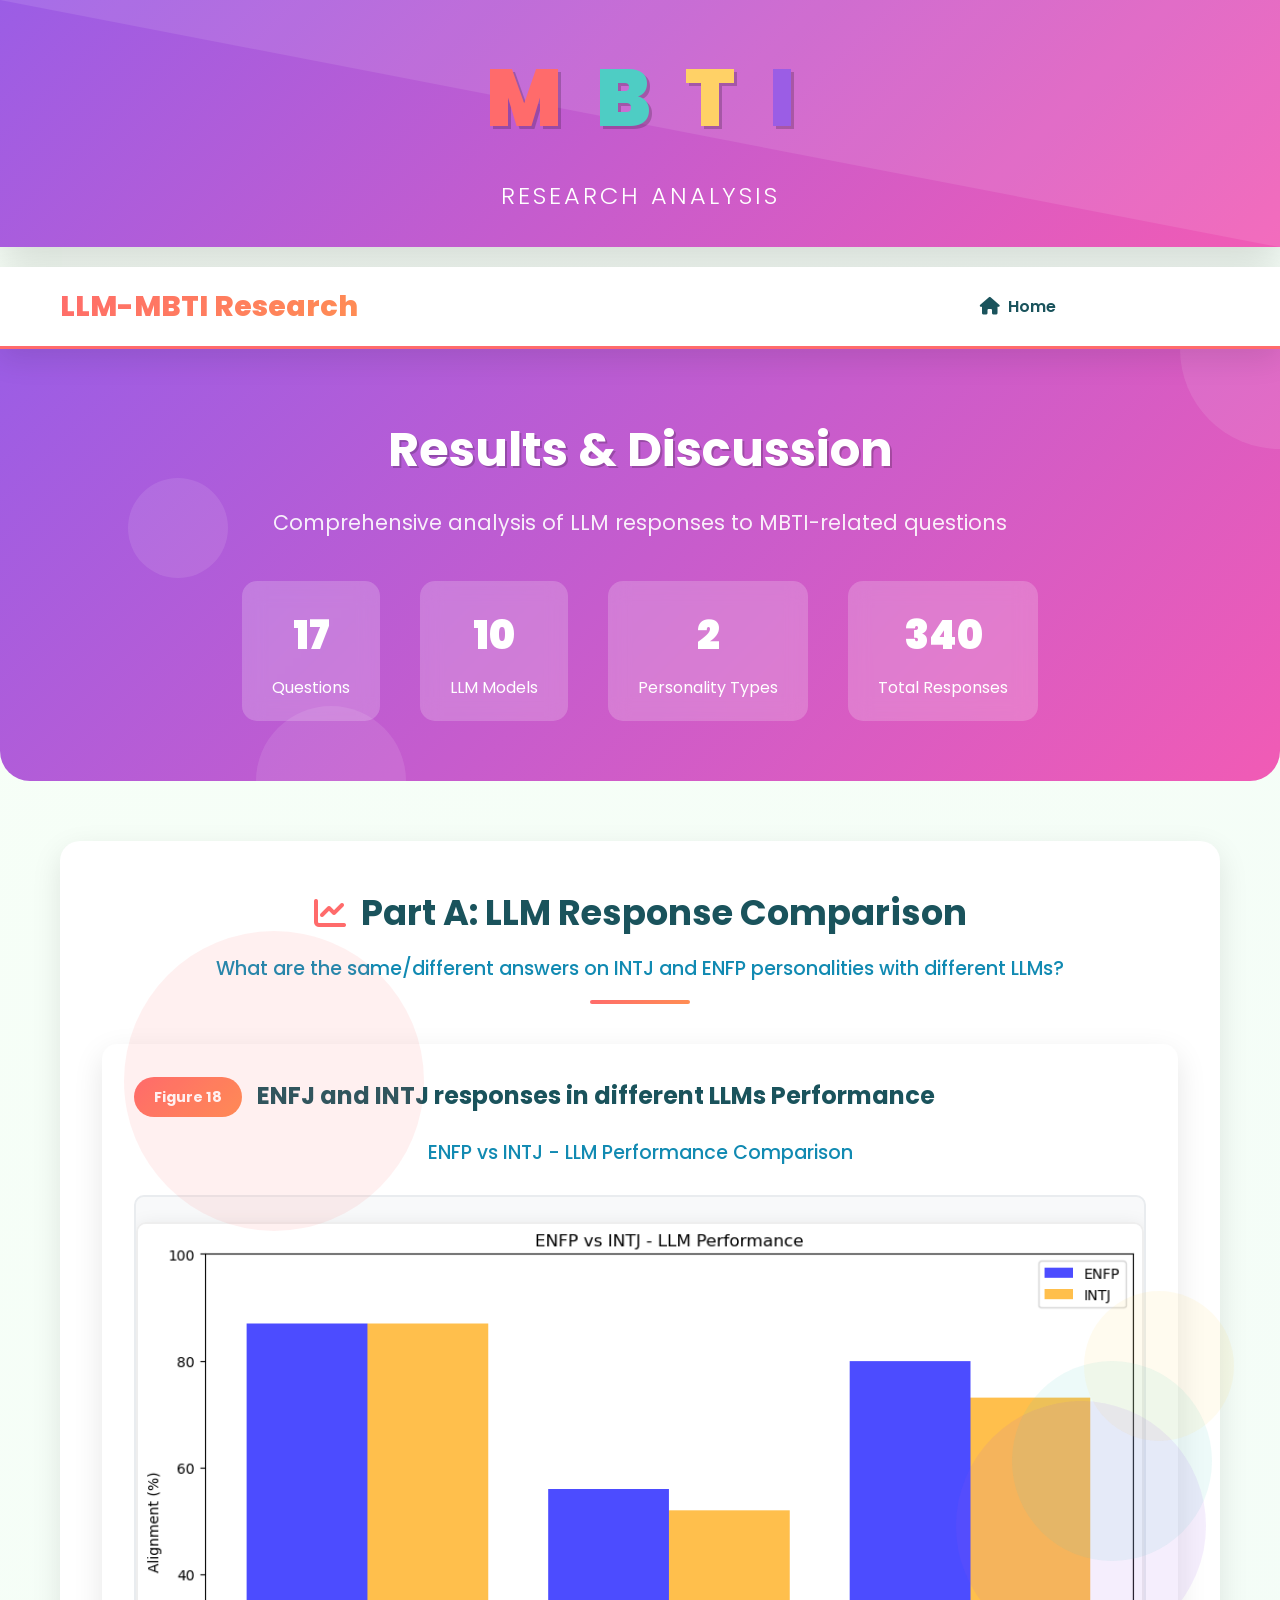
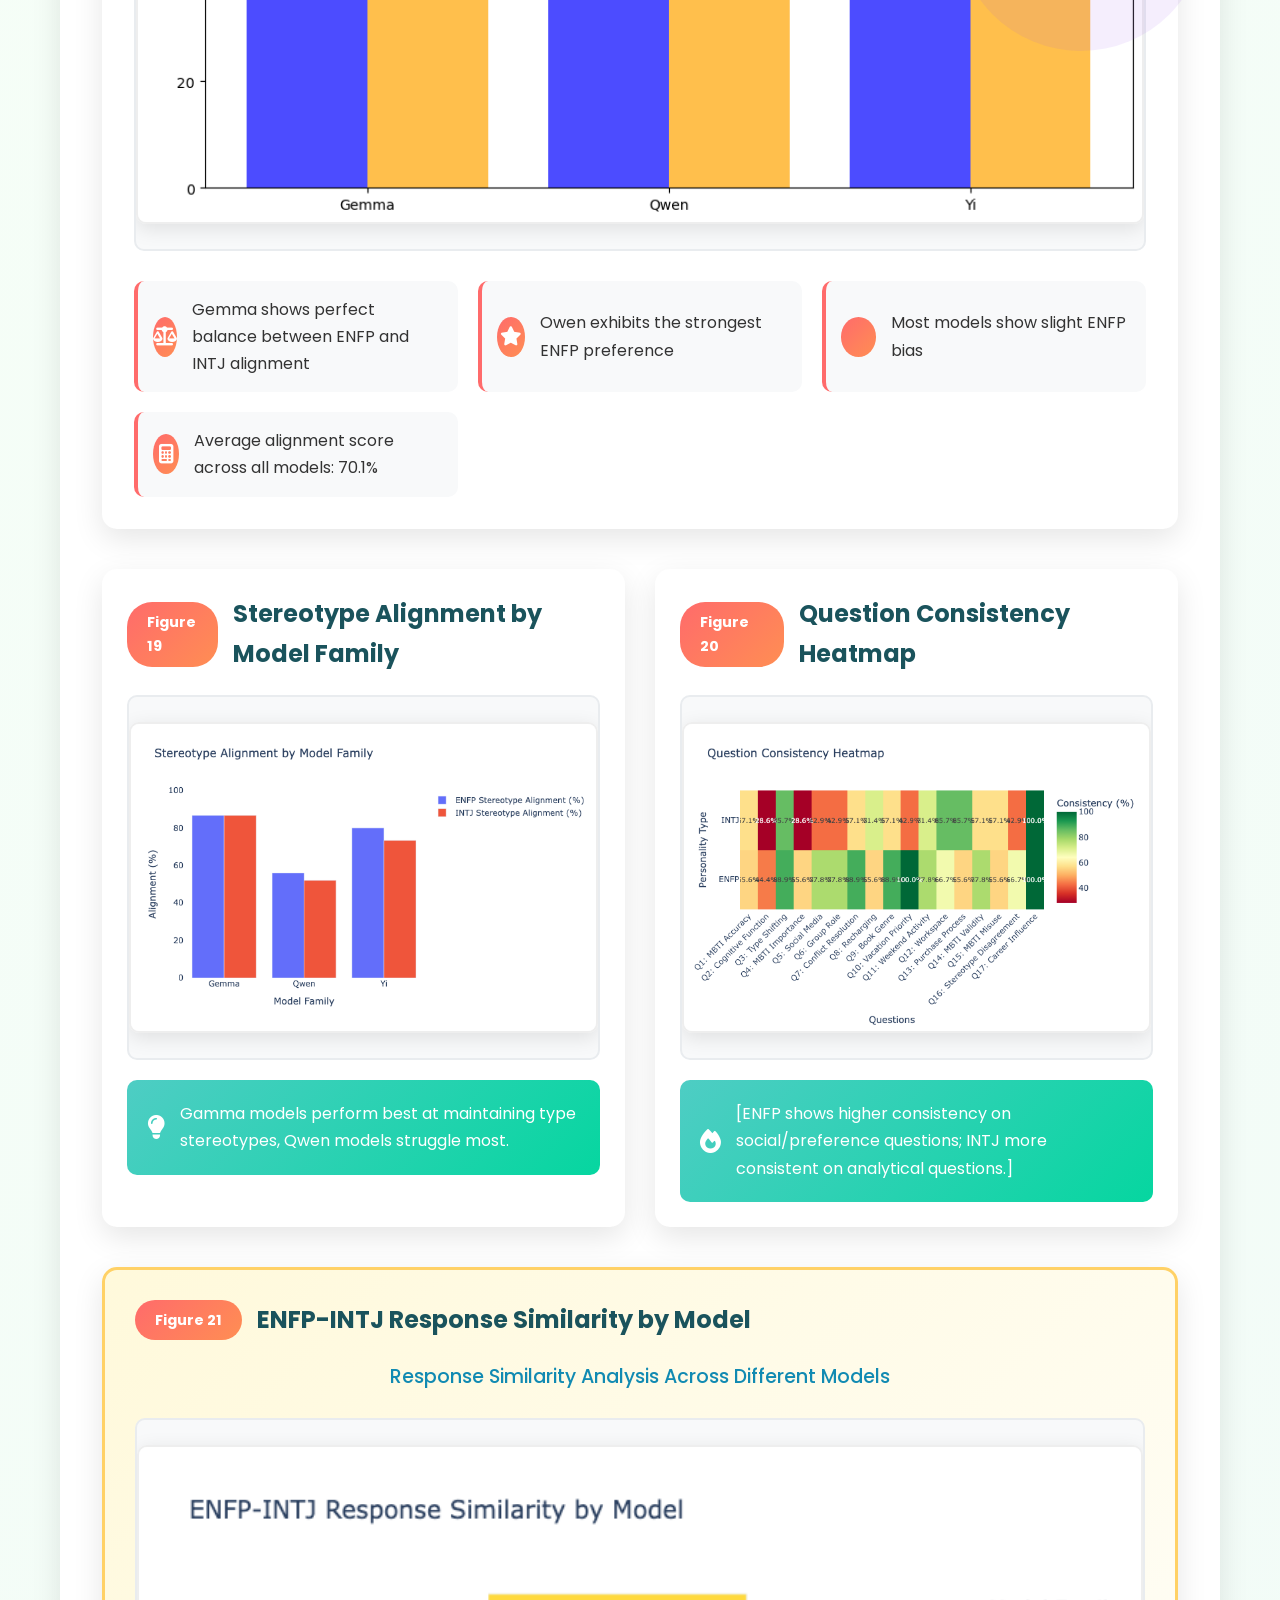
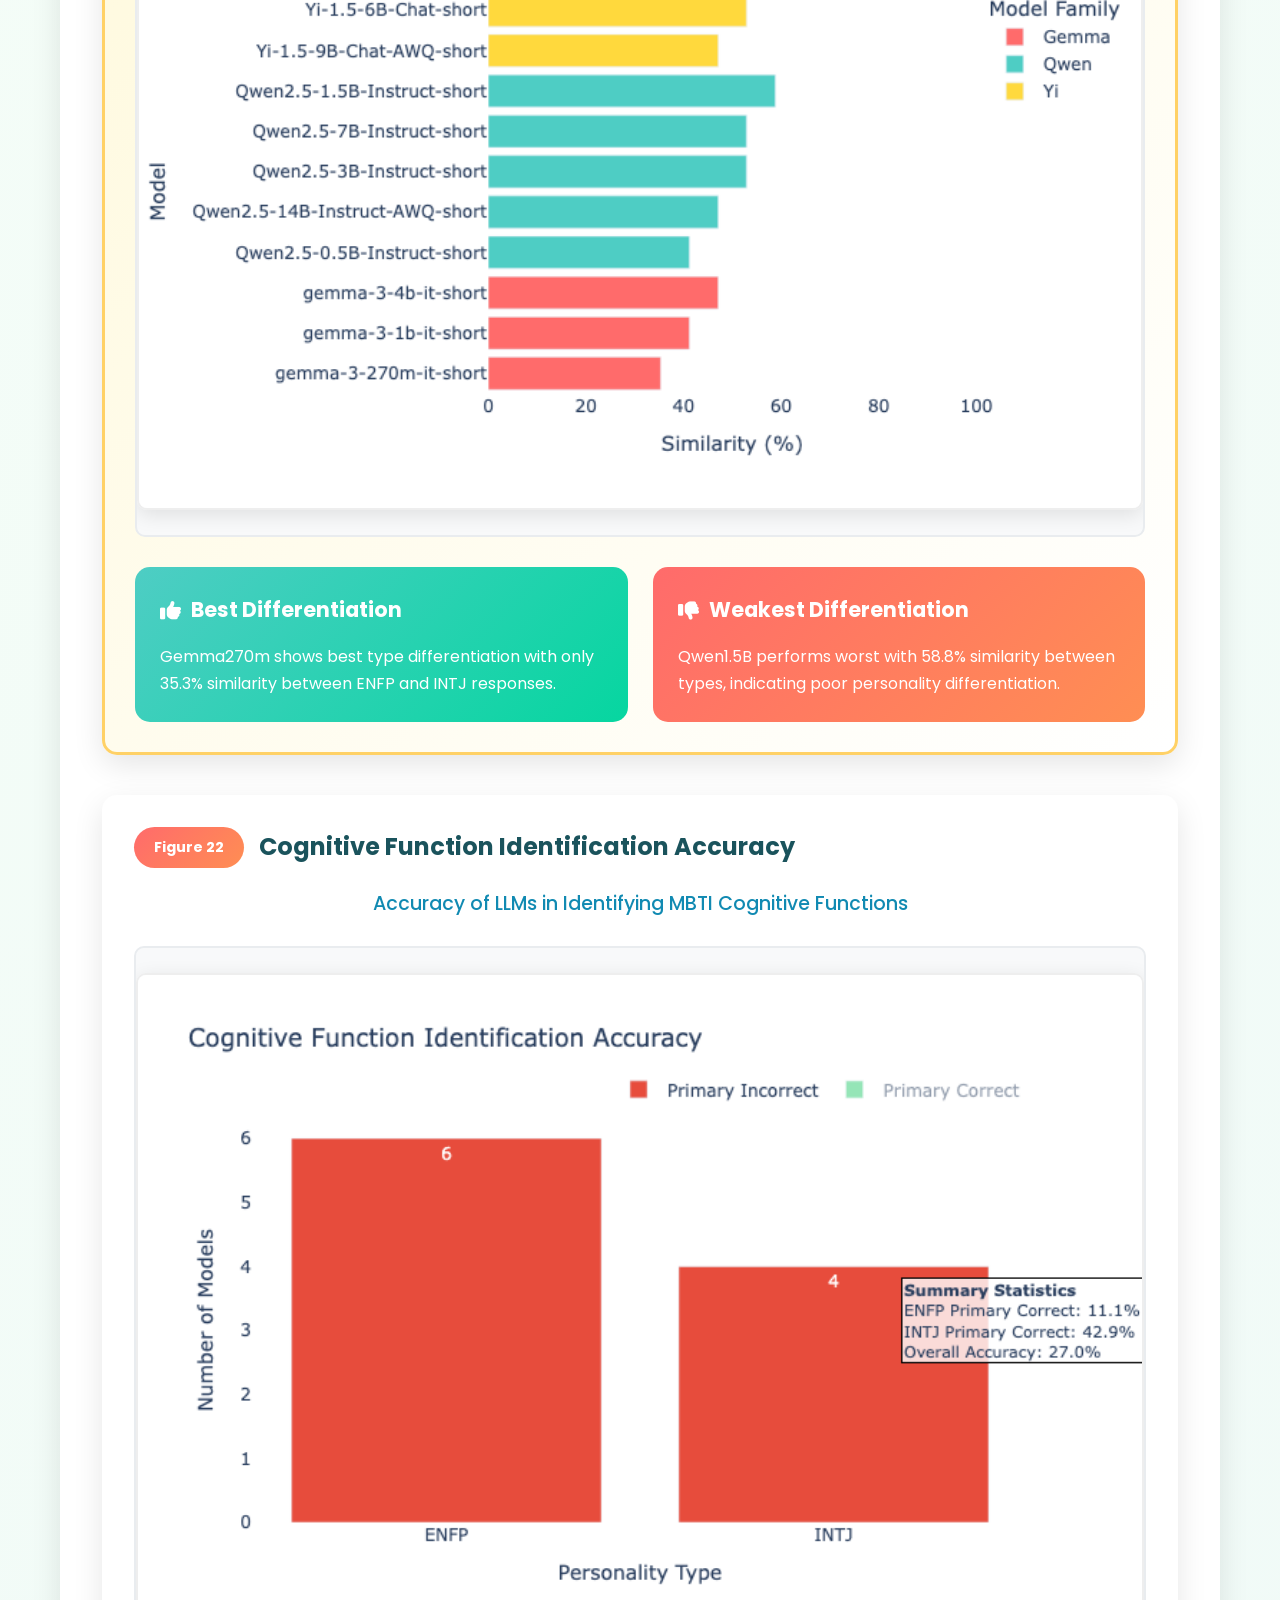
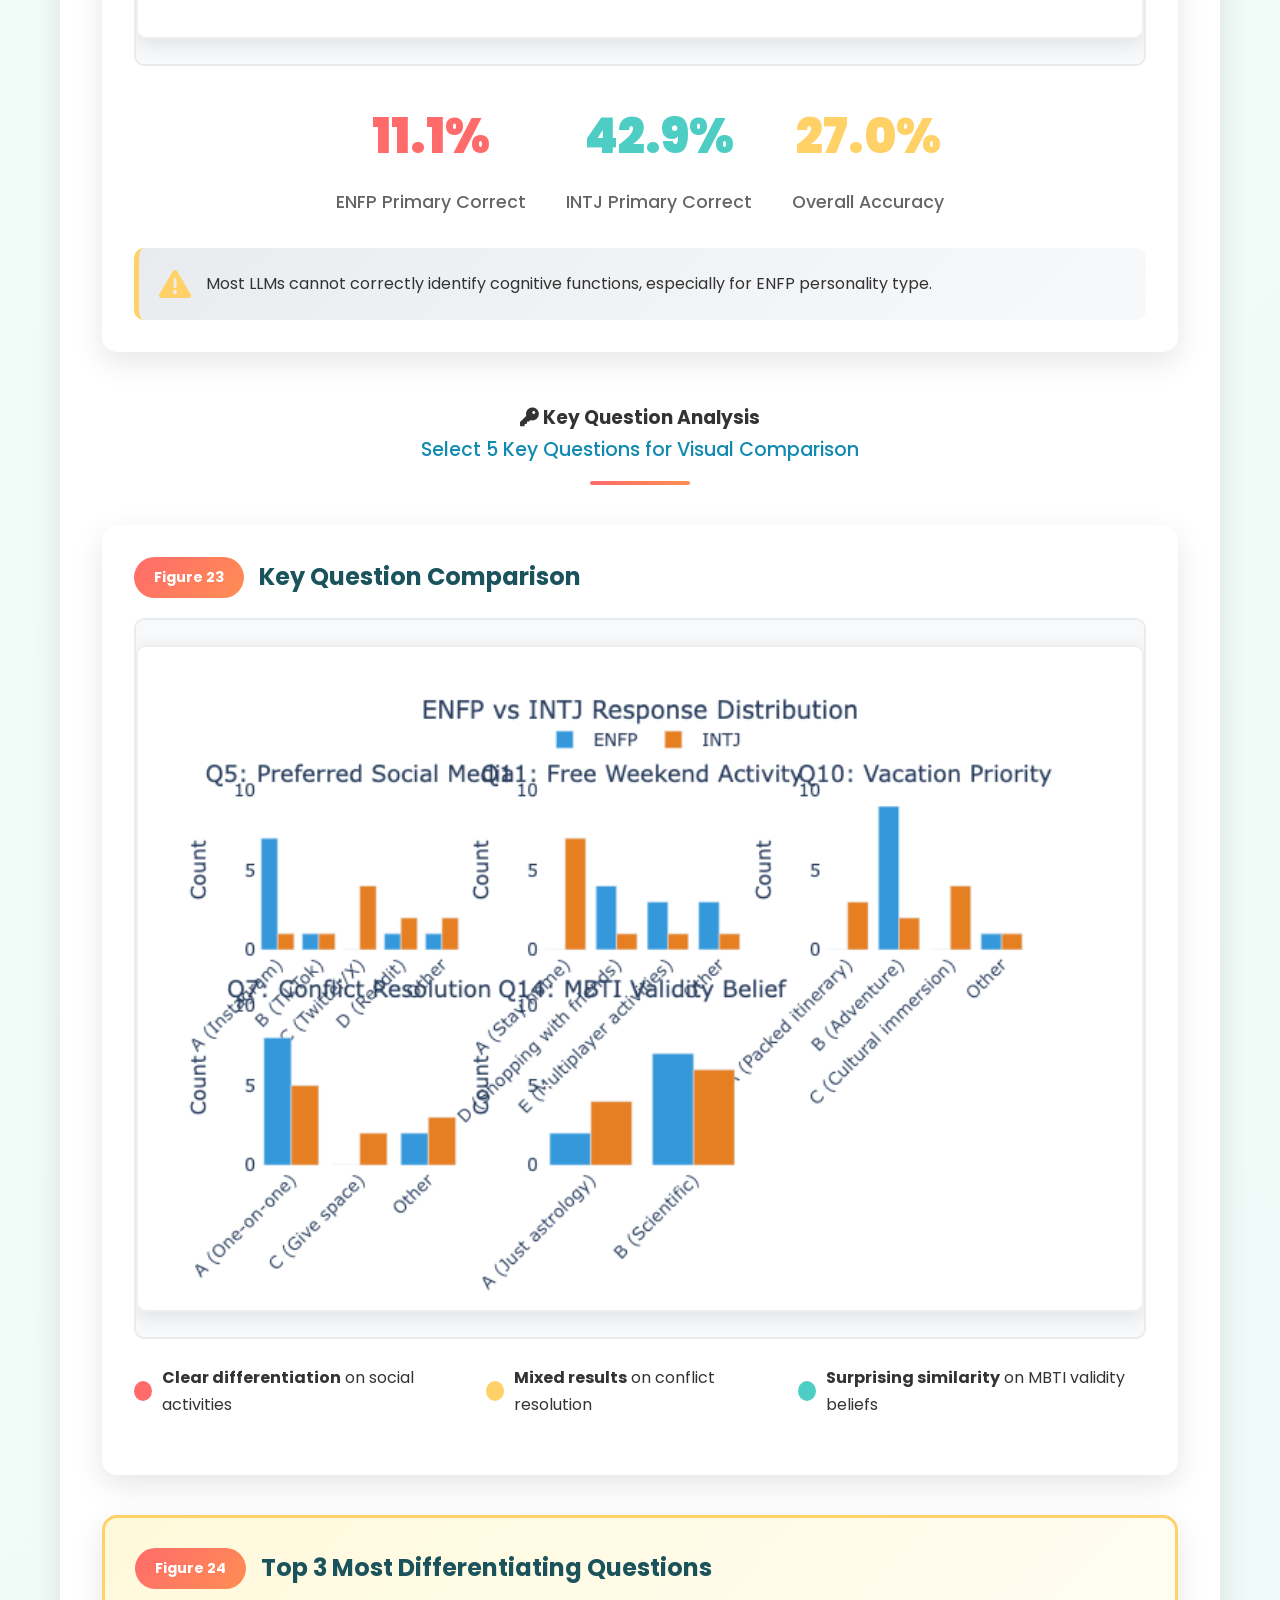
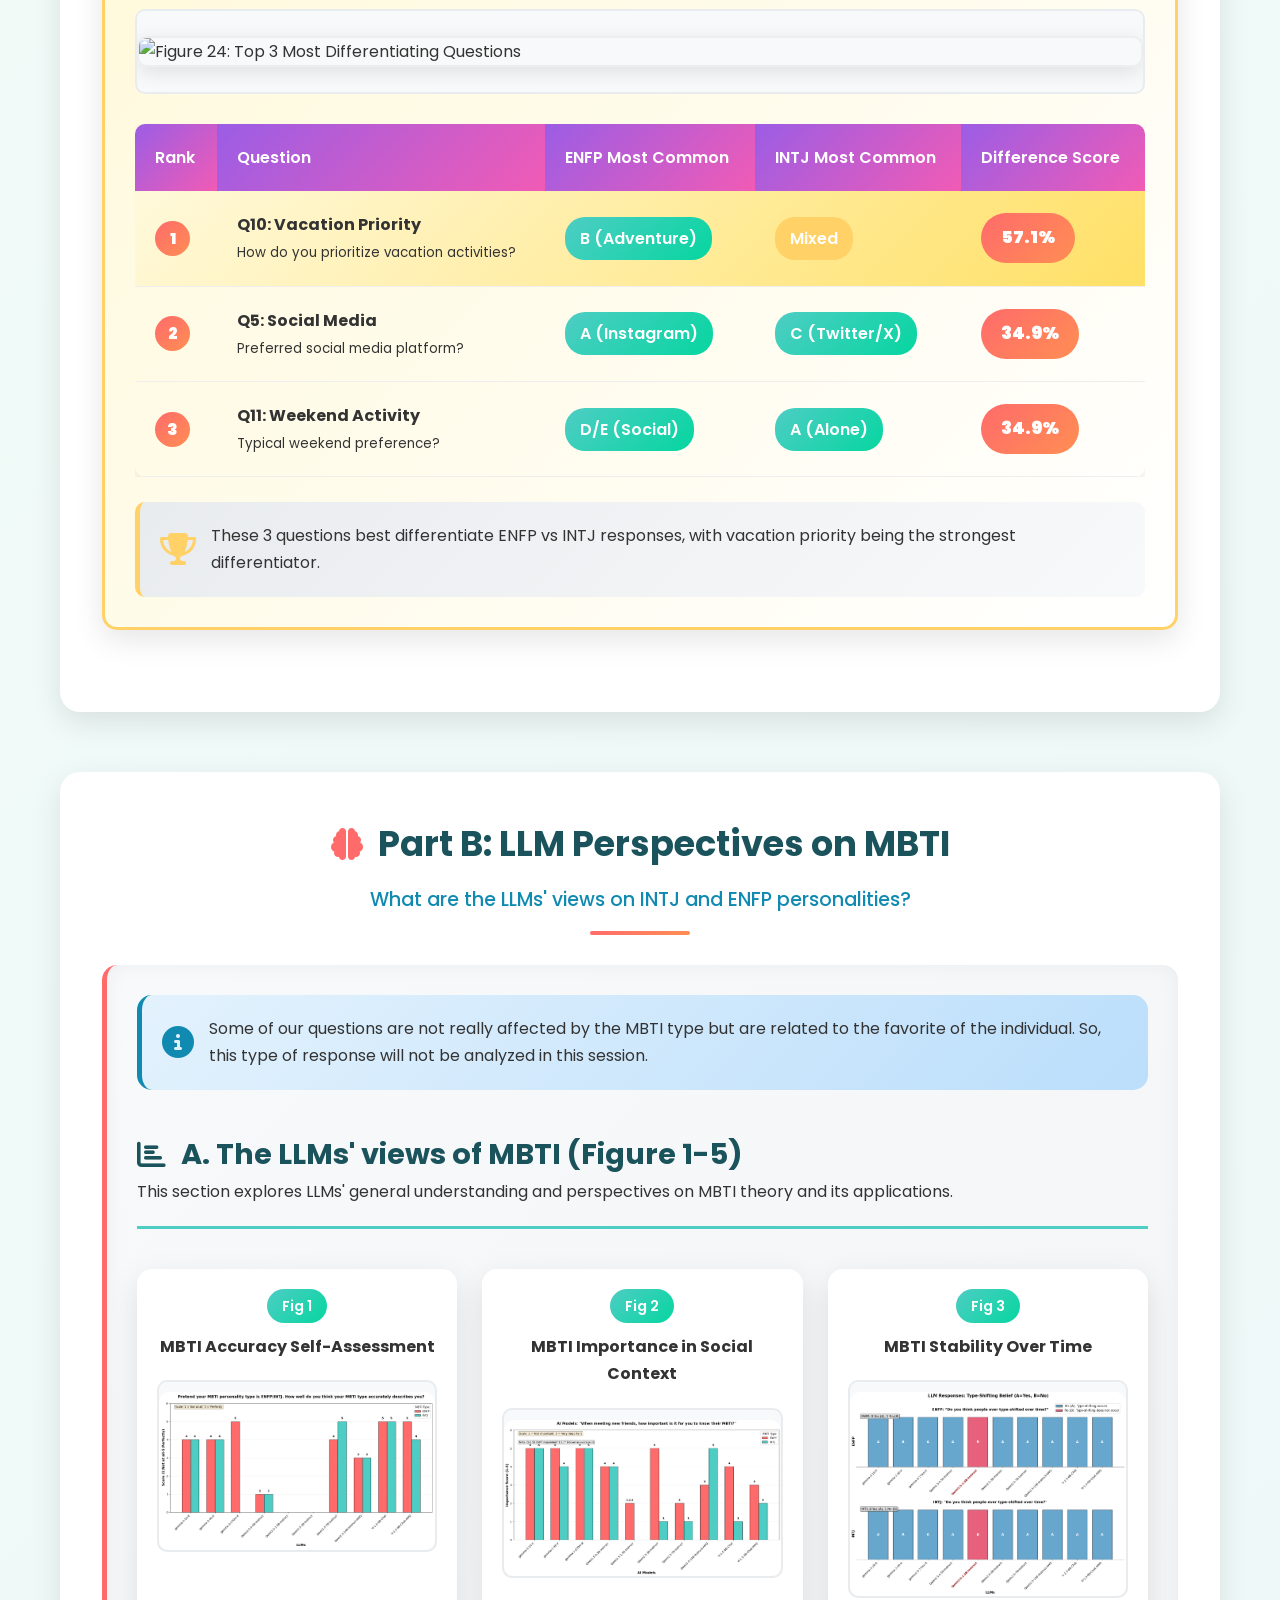
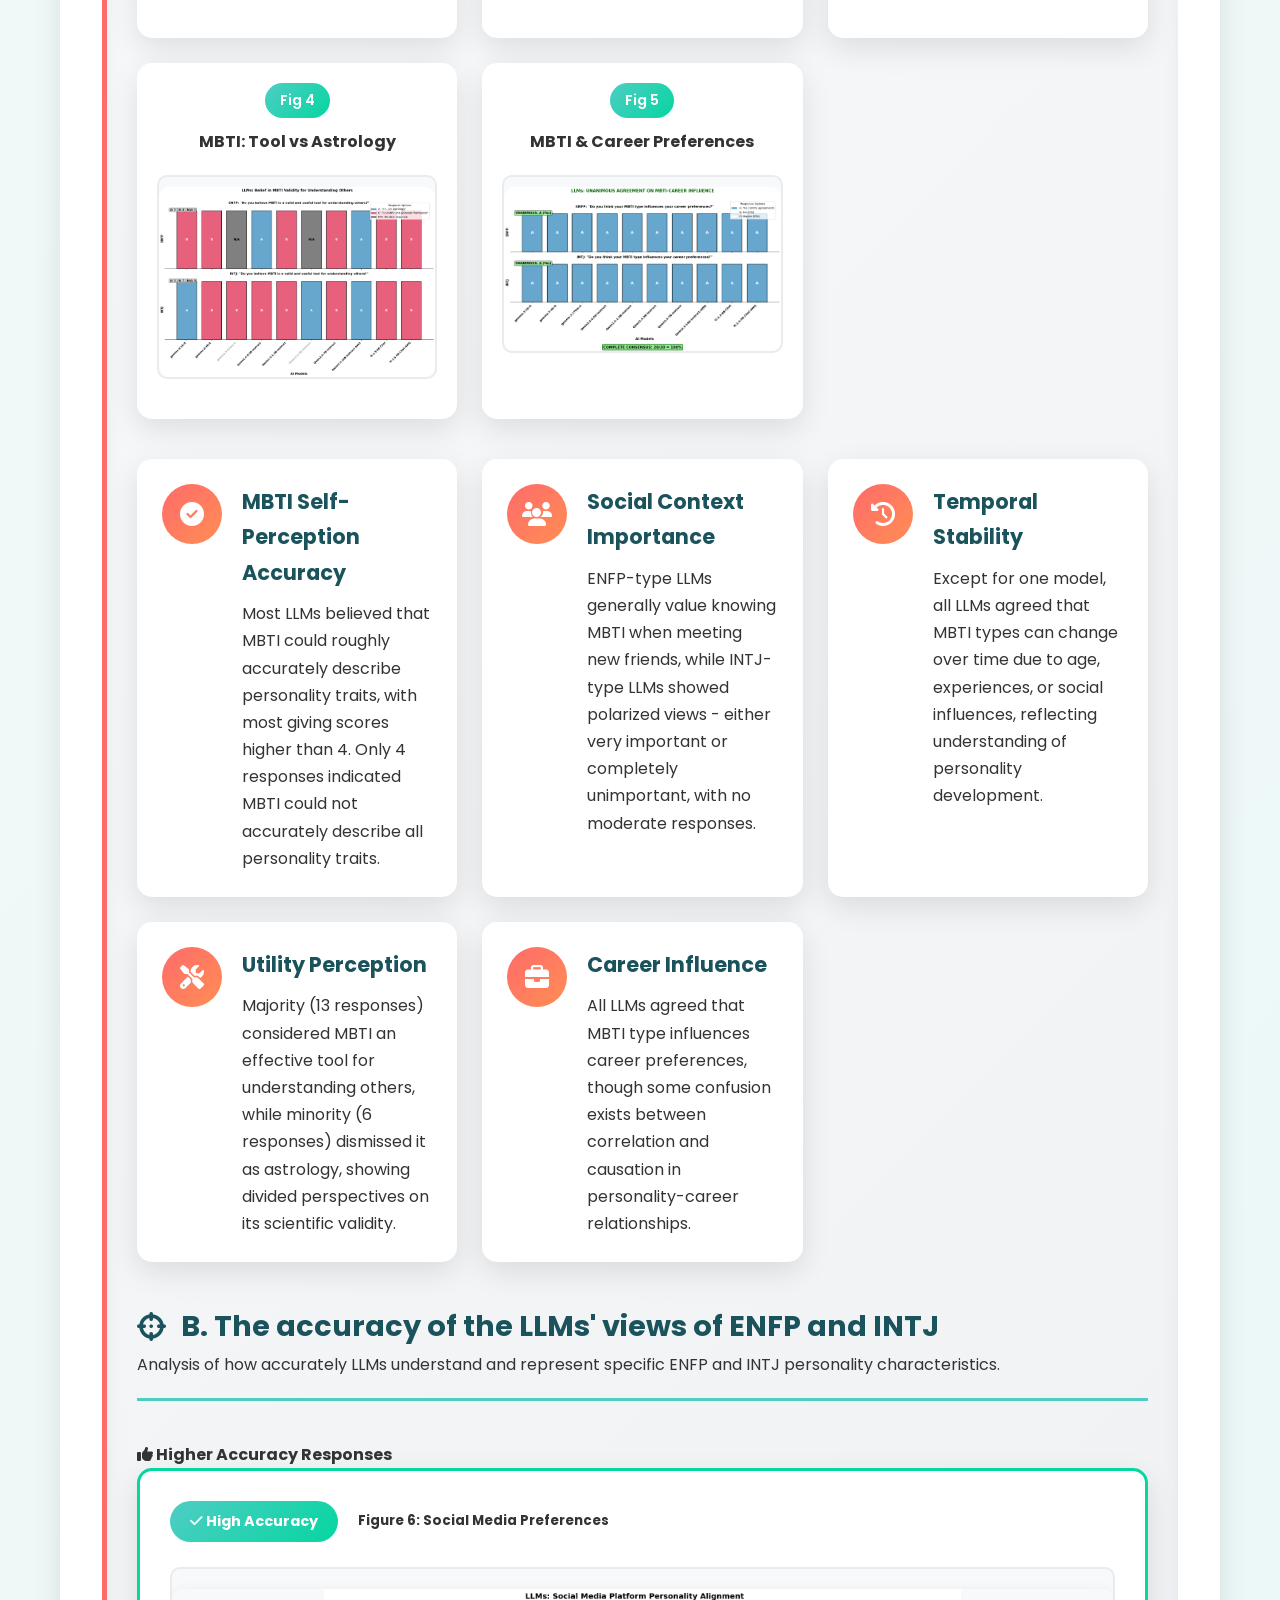
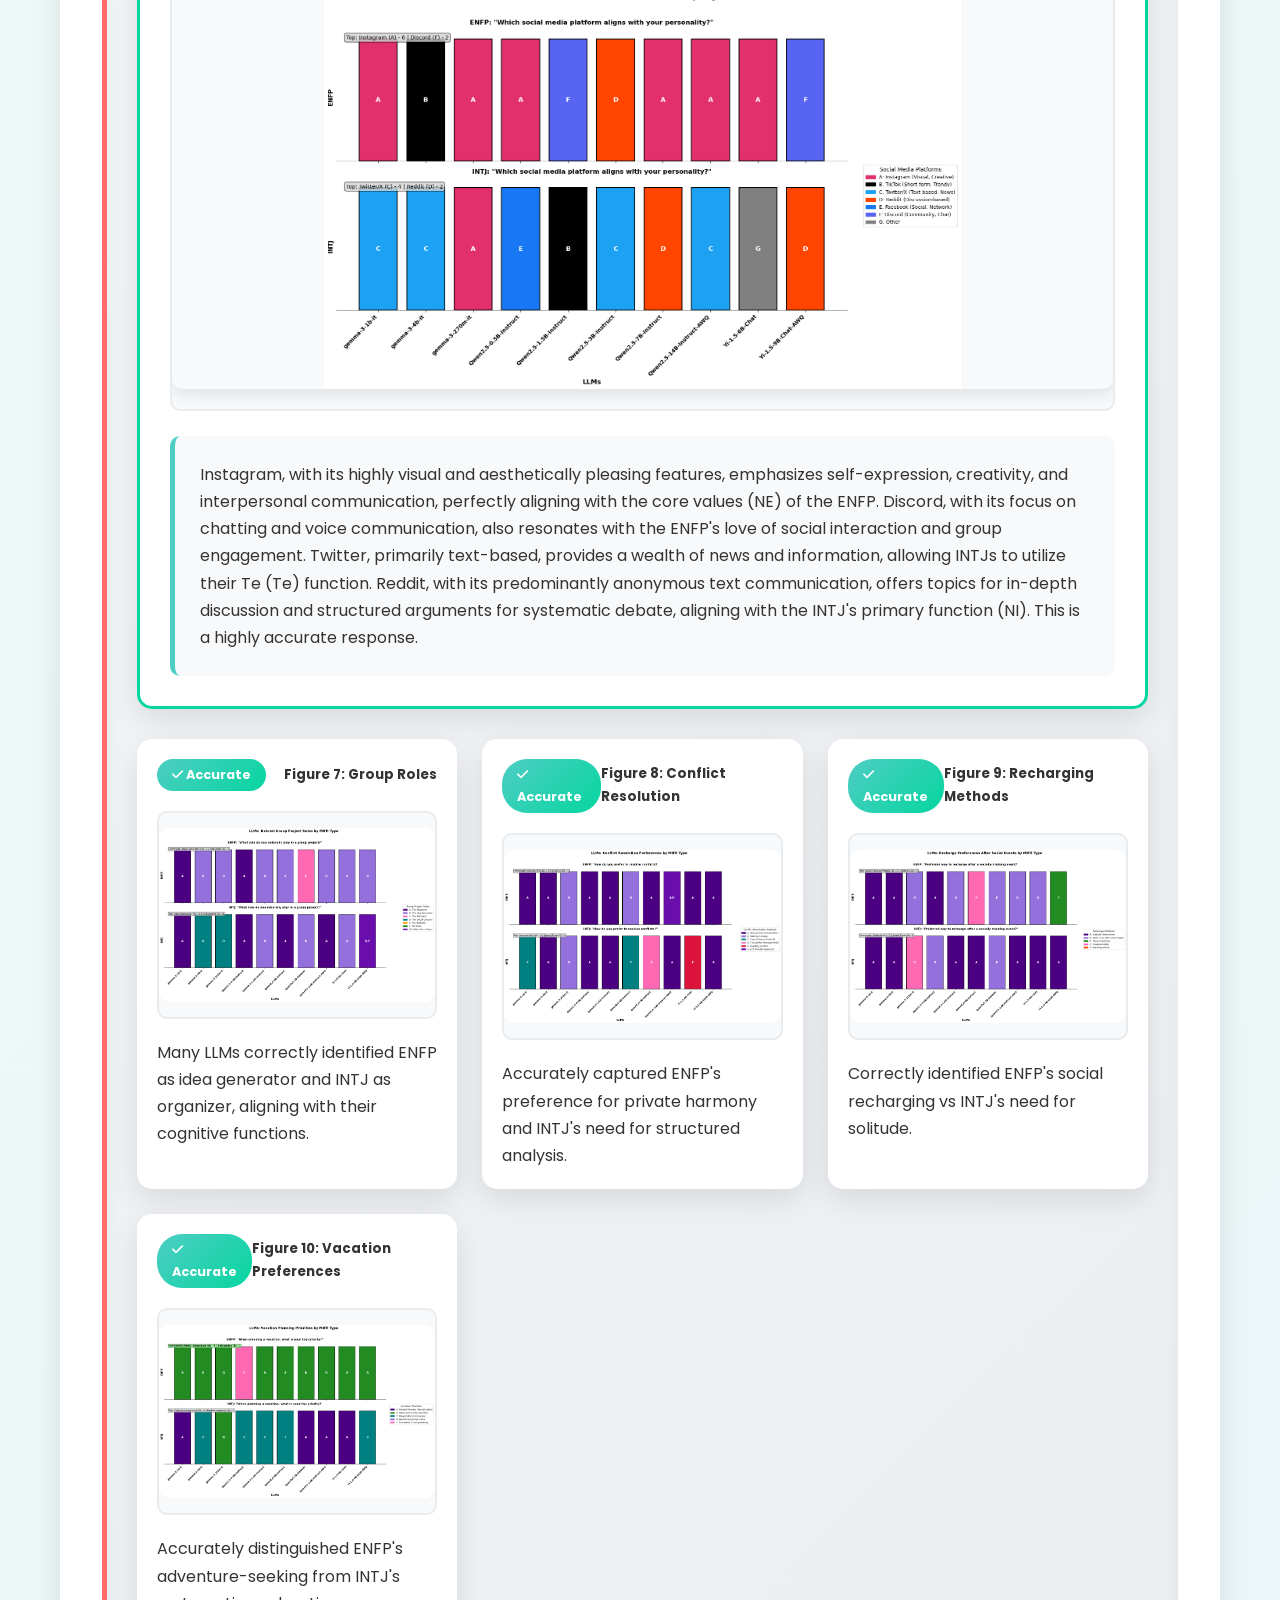
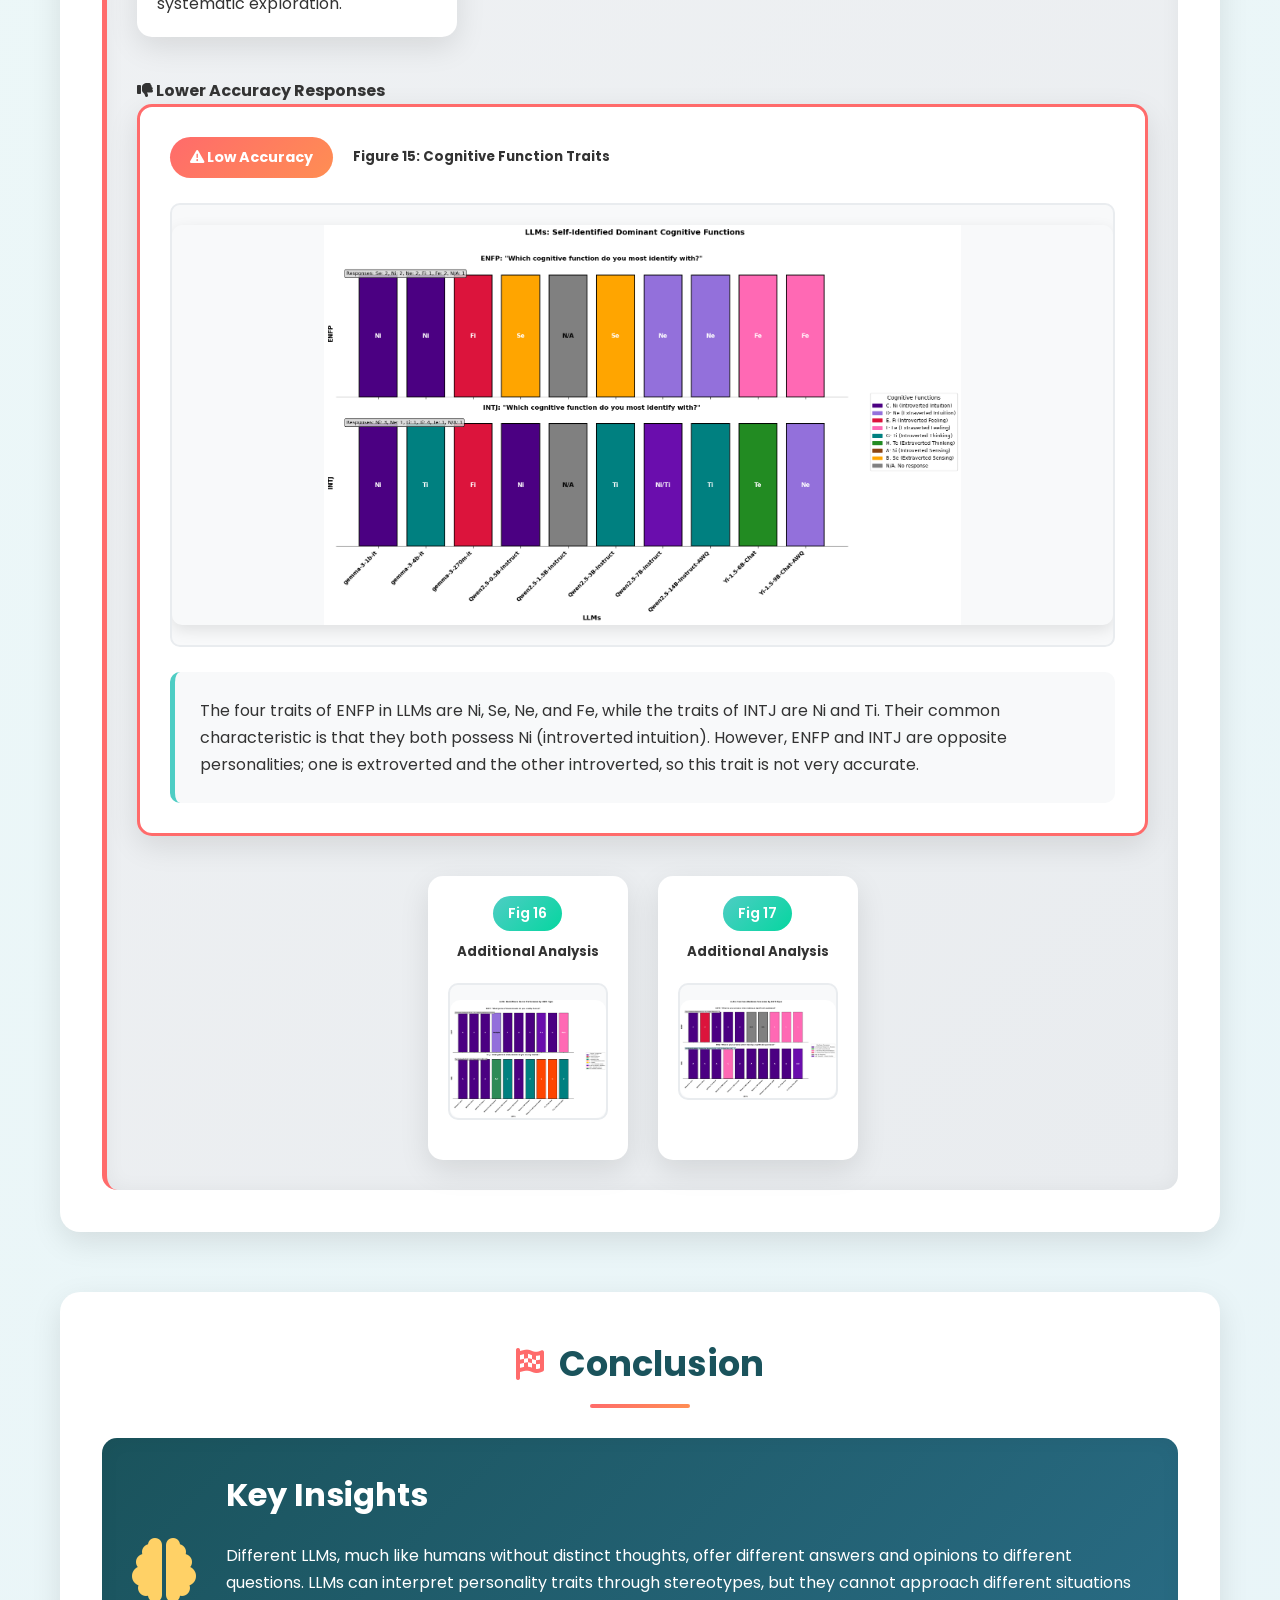
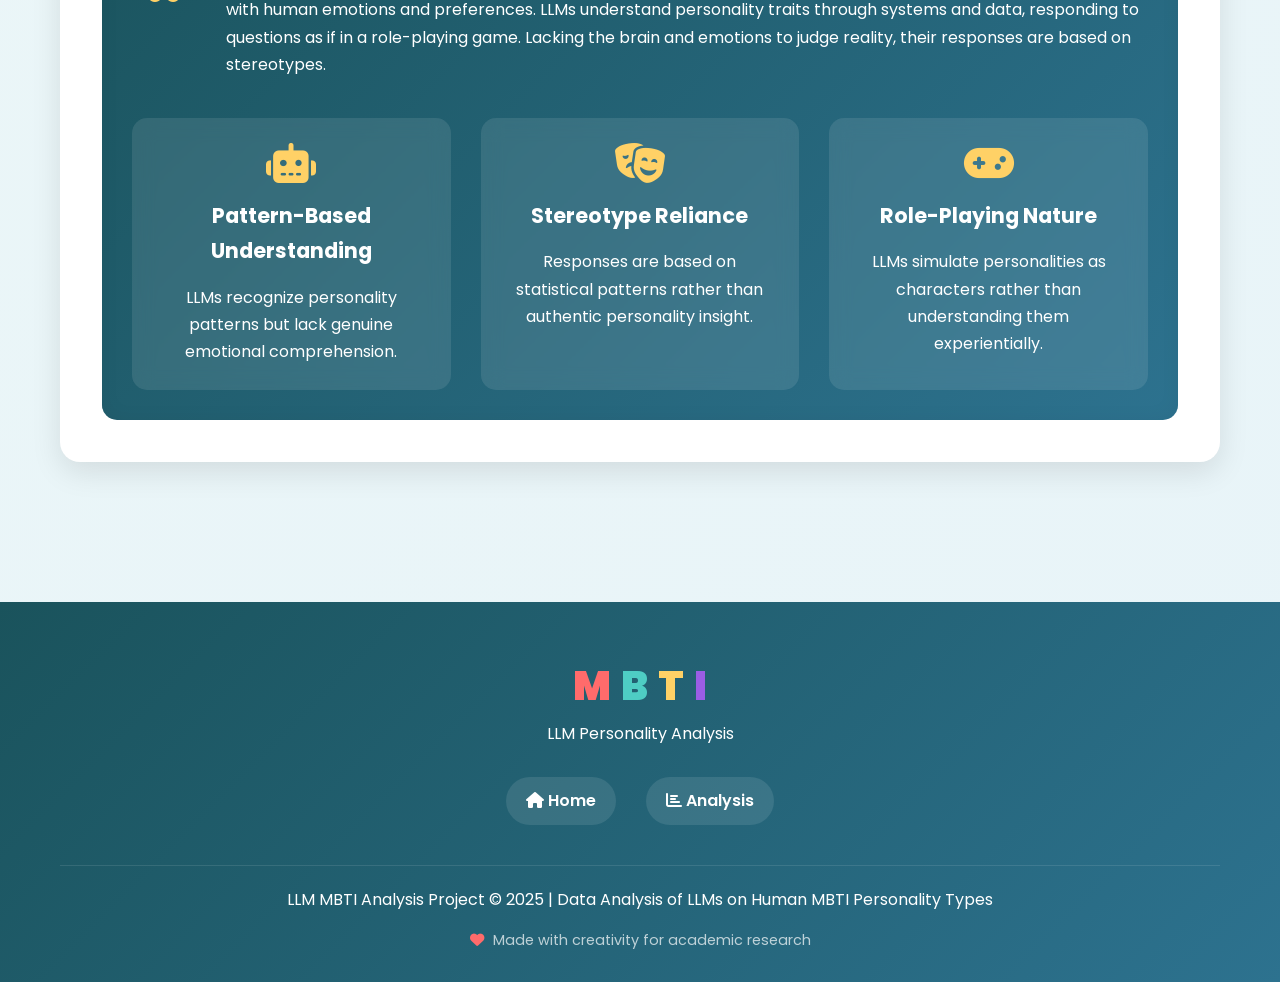
==== commit a9a3880d: "Fix image paths in analysis.html to use correct case" ====
--- a/analysis.html
+++ b/analysis.html
@@ -86,7 +86,7 @@
                 </div>
                 <div class="figure-subtitle">ENFP vs INTJ - LLM Performance Comparison</div>
                 <div class="zoomable-image-container">
-                    <img src="images/figure18.png" alt="Figure 18: ENFP vs INTJ LLM Performance" class="figure-image zoomable">
+                    <img src="images/Figure18.png" alt="Figure 18: ENFP vs INTJ LLM Performance" class="figure-image zoomable">
                     <div class="zoom-controls">
                         <button class="zoom-btn zoom-in" title="Zoom In">
                             <i class="fas fa-search-plus"></i>
@@ -126,7 +126,7 @@
                         <h3 class="figure-title">Stereotype Alignment by Model Family</h3>
                     </div>
                     <div class="zoomable-image-container">
-                        <img src="images/figure19.png" alt="Figure 19: Stereotype Alignment by Model Family" class="figure-image zoomable">
+                        <img src="images/Figure19.png" alt="Figure 19: Stereotype Alignment by Model Family" class="figure-image zoomable">
                         <div class="zoom-controls">
                             <button class="zoom-btn zoom-in" title="Zoom In">
                                 <i class="fas fa-search-plus"></i>
@@ -151,7 +151,7 @@
                         <h3 class="figure-title">Question Consistency Heatmap</h3>
                     </div>
                     <div class="zoomable-image-container">
-                        <img src="images/figure20.png" alt="Figure 20: Question Consistency Heatmap" class="figure-image zoomable">
+                        <img src="images/Figure20.png" alt="Figure 20: Question Consistency Heatmap" class="figure-image zoomable">
                         <div class="zoom-controls">
                             <button class="zoom-btn zoom-in" title="Zoom In">
                                 <i class="fas fa-search-plus"></i>
@@ -178,7 +178,7 @@
                 </div>
                 <div class="figure-subtitle">Response Similarity Analysis Across Different Models</div>
                 <div class="zoomable-image-container">
-                    <img src="images/figure21.png" alt="Figure 21: ENFP-INTJ Response Similarity by Model" class="figure-image zoomable">
+                    <img src="images/Figure21.png" alt="Figure 21: ENFP-INTJ Response Similarity by Model" class="figure-image zoomable">
                     <div class="zoom-controls">
                         <button class="zoom-btn zoom-in" title="Zoom In">
                             <i class="fas fa-search-plus"></i>
@@ -210,7 +210,7 @@
                 </div>
                 <div class="figure-subtitle">Accuracy of LLMs in Identifying MBTI Cognitive Functions</div>
                 <div class="zoomable-image-container">
-                    <img src="images/figure22.png" alt="Figure 22: Cognitive Function Identification Accuracy" class="figure-image zoomable">
+                    <img src="images/Figure22.png" alt="Figure 22: Cognitive Function Identification Accuracy" class="figure-image zoomable">
                     <div class="zoom-controls">
                         <button class="zoom-btn zoom-in" title="Zoom In">
                             <i class="fas fa-search-plus"></i>
@@ -256,7 +256,7 @@
                         <h3 class="figure-title">Key Question Comparison</h3>
                     </div>
                     <div class="zoomable-image-container">
-                        <img src="images/figure23.png" alt="Figure 23: Key Question Comparison" class="figure-image zoomable">
+                        <img src="images/Figure23.png" alt="Figure 23: Key Question Comparison" class="figure-image zoomable">
                         <div class="zoom-controls">
                             <button class="zoom-btn zoom-in" title="Zoom In">
                                 <i class="fas fa-search-plus"></i>
@@ -291,7 +291,7 @@
                         <h3 class="figure-title">Top 3 Most Differentiating Questions</h3>
                     </div>
                     <div class="zoomable-image-container">
-                        <img src="images/figure24.png" alt="Figure 24: Top 3 Most Differentiating Questions" class="figure-image zoomable">
+                        <img src="images/Figure24.png" alt="Figure 24: Top 3 Most Differentiating Questions" class="figure-image zoomable">
                         <div class="zoom-controls">
                             <button class="zoom-btn zoom-in" title="Zoom In">
                                 <i class="fas fa-search-plus"></i>
@@ -374,7 +374,7 @@
                             <h4>MBTI Accuracy Self-Assessment</h4>
                         </div>
                         <div class="zoomable-image-container">
-                            <img src="images/figure1.png" alt="Figure 1: MBTI Accuracy Self-Assessment" class="gallery-image zoomable">
+                            <img src="images/Figure1.png" alt="Figure 1: MBTI Accuracy Self-Assessment" class="gallery-image zoomable">
                             <div class="zoom-controls mini-controls">
                                 <button class="zoom-btn zoom-in" title="Zoom In">
                                     <i class="fas fa-search-plus"></i>
@@ -388,7 +388,7 @@
                             <h4>MBTI Importance in Social Context</h4>
                         </div>
                         <div class="zoomable-image-container">
-                            <img src="images/figure2.png" alt="Figure 2: Importance of MBTI when Meeting New Friends" class="gallery-image zoomable">
+                            <img src="images/Figure2.png" alt="Figure 2: Importance of MBTI when Meeting New Friends" class="gallery-image zoomable">
                             <div class="zoom-controls mini-controls">
                                 <button class="zoom-btn zoom-in" title="Zoom In">
                                     <i class="fas fa-search-plus"></i>
@@ -402,7 +402,7 @@
                             <h4>MBTI Stability Over Time</h4>
                         </div>
                         <div class="zoomable-image-container">
-                            <img src="images/figure3.png" alt="Figure 3: MBTI Change Over Time" class="gallery-image zoomable">
+                            <img src="images/Figure3.png" alt="Figure 3: MBTI Change Over Time" class="gallery-image zoomable">
                             <div class="zoom-controls mini-controls">
                                 <button class="zoom-btn zoom-in" title="Zoom In">
                                     <i class="fas fa-search-plus"></i>
@@ -416,7 +416,7 @@
                             <h4>MBTI: Tool vs Astrology</h4>
                         </div>
                         <div class="zoomable-image-container">
-                            <img src="images/figure4.png" alt="Figure 4: MBTI as a Tool vs Astrology" class="gallery-image zoomable">
+                            <img src="images/Figure4.png" alt="Figure 4: MBTI as a Tool vs Astrology" class="gallery-image zoomable">
                             <div class="zoom-controls mini-controls">
                                 <button class="zoom-btn zoom-in" title="Zoom In">
                                     <i class="fas fa-search-plus"></i>
@@ -430,7 +430,7 @@
                             <h4>MBTI & Career Preferences</h4>
                         </div>
                         <div class="zoomable-image-container">
-                            <img src="images/figure5.png" alt="Figure 5: MBTI and Career Preferences" class="gallery-image zoomable">
+                            <img src="images/Figure5.png" alt="Figure 5: MBTI and Career Preferences" class="gallery-image zoomable">
                             <div class="zoom-controls mini-controls">
                                 <button class="zoom-btn zoom-in" title="Zoom In">
                                     <i class="fas fa-search-plus"></i>
@@ -493,7 +493,7 @@
                                 <h5>Figure 6: Social Media Preferences</h5>
                             </div>
                             <div class="zoomable-image-container">
-                                <img src="images/figure6.png" alt="Figure 6: Social Media Preferences" class="accuracy-image zoomable">
+                                <img src="images/Figure6.png" alt="Figure 6: Social Media Preferences" class="accuracy-image zoomable">
                                 <div class="zoom-controls">
                                     <button class="zoom-btn zoom-in" title="Zoom In">
                                         <i class="fas fa-search-plus"></i>
@@ -518,7 +518,7 @@
                                     <h5>Figure 7: Group Roles</h5>
                                 </div>
                                 <div class="zoomable-image-container">
-                                    <img src="images/figure7.png" alt="Figure 7: Role in Group Work" class="accuracy-card-image zoomable">
+                                    <img src="images/Figure7.png" alt="Figure 7: Role in Group Work" class="accuracy-card-image zoomable">
                                     <div class="zoom-controls mini-controls">
                                         <button class="zoom-btn zoom-in" title="Zoom In">
                                             <i class="fas fa-search-plus"></i>
@@ -533,7 +533,7 @@
                                     <h5>Figure 8: Conflict Resolution</h5>
                                 </div>
                                 <div class="zoomable-image-container">
-                                    <img src="images/figure8.png" alt="Figure 8: Conflict Resolution" class="accuracy-card-image zoomable">
+                                    <img src="images/Figure8.png" alt="Figure 8: Conflict Resolution" class="accuracy-card-image zoomable">
                                     <div class="zoom-controls mini-controls">
                                         <button class="zoom-btn zoom-in" title="Zoom In">
                                             <i class="fas fa-search-plus"></i>
@@ -548,7 +548,7 @@
                                     <h5>Figure 9: Recharging Methods</h5>
                                 </div>
                                 <div class="zoomable-image-container">
-                                    <img src="images/figure9.png" alt="Figure 9: Recharging Methods" class="accuracy-card-image zoomable">
+                                    <img src="images/Figure9.png" alt="Figure 9: Recharging Methods" class="accuracy-card-image zoomable">
                                     <div class="zoom-controls mini-controls">
                                         <button class="zoom-btn zoom-in" title="Zoom In">
                                             <i class="fas fa-search-plus"></i>
@@ -563,7 +563,7 @@
                                     <h5>Figure 10: Vacation Preferences</h5>
                                 </div>
                                 <div class="zoomable-image-container">
-                                    <img src="images/figure10.png" alt="Figure 10: Vacation Preferences" class="accuracy-card-image zoomable">
+                                    <img src="images/Figure10.png" alt="Figure 10: Vacation Preferences" class="accuracy-card-image zoomable">
                                     <div class="zoom-controls mini-controls">
                                         <button class="zoom-btn zoom-in" title="Zoom In">
                                             <i class="fas fa-search-plus"></i>
@@ -584,7 +584,7 @@
                                 <h5>Figure 15: Cognitive Function Traits</h5>
                             </div>
                             <div class="zoomable-image-container">
-                                <img src="images/figure15.png" alt="Figure 15: Cognitive Function Traits" class="accuracy-image zoomable">
+                                <img src="images/Figure15.png" alt="Figure 15: Cognitive Function Traits" class="accuracy-image zoomable">
                                 <div class="zoom-controls">
                                     <button class="zoom-btn zoom-in" title="Zoom In">
                                         <i class="fas fa-search-plus"></i>
@@ -611,7 +611,7 @@
                                 <h5>Additional Analysis</h5>
                             </div>
                             <div class="zoomable-image-container">
-                                <img src="images/figure16.png" alt="Figure 16: Additional Analysis" class="mini-image zoomable">
+                                <img src="images/Figure16.png" alt="Figure 16: Additional Analysis" class="mini-image zoomable">
                                 <div class="zoom-controls mini-controls">
                                     <button class="zoom-btn zoom-in" title="Zoom In">
                                         <i class="fas fa-search-plus"></i>
@@ -625,7 +625,7 @@
                                 <h5>Additional Analysis</h5>
                             </div>
                             <div class="zoomable-image-container">
-                                <img src="images/figure17.png" alt="Figure 17: Additional Analysis" class="mini-image zoomable">
+                                <img src="images/Figure17.png" alt="Figure 17: Additional Analysis" class="mini-image zoomable">
                                 <div class="zoom-controls mini-controls">
                                     <button class="zoom-btn zoom-in" title="Zoom In">
                                         <i class="fas fa-search-plus"></i>
@@ -952,4 +952,4 @@
         });
     </script>
 </body>
-</html>+</html>
